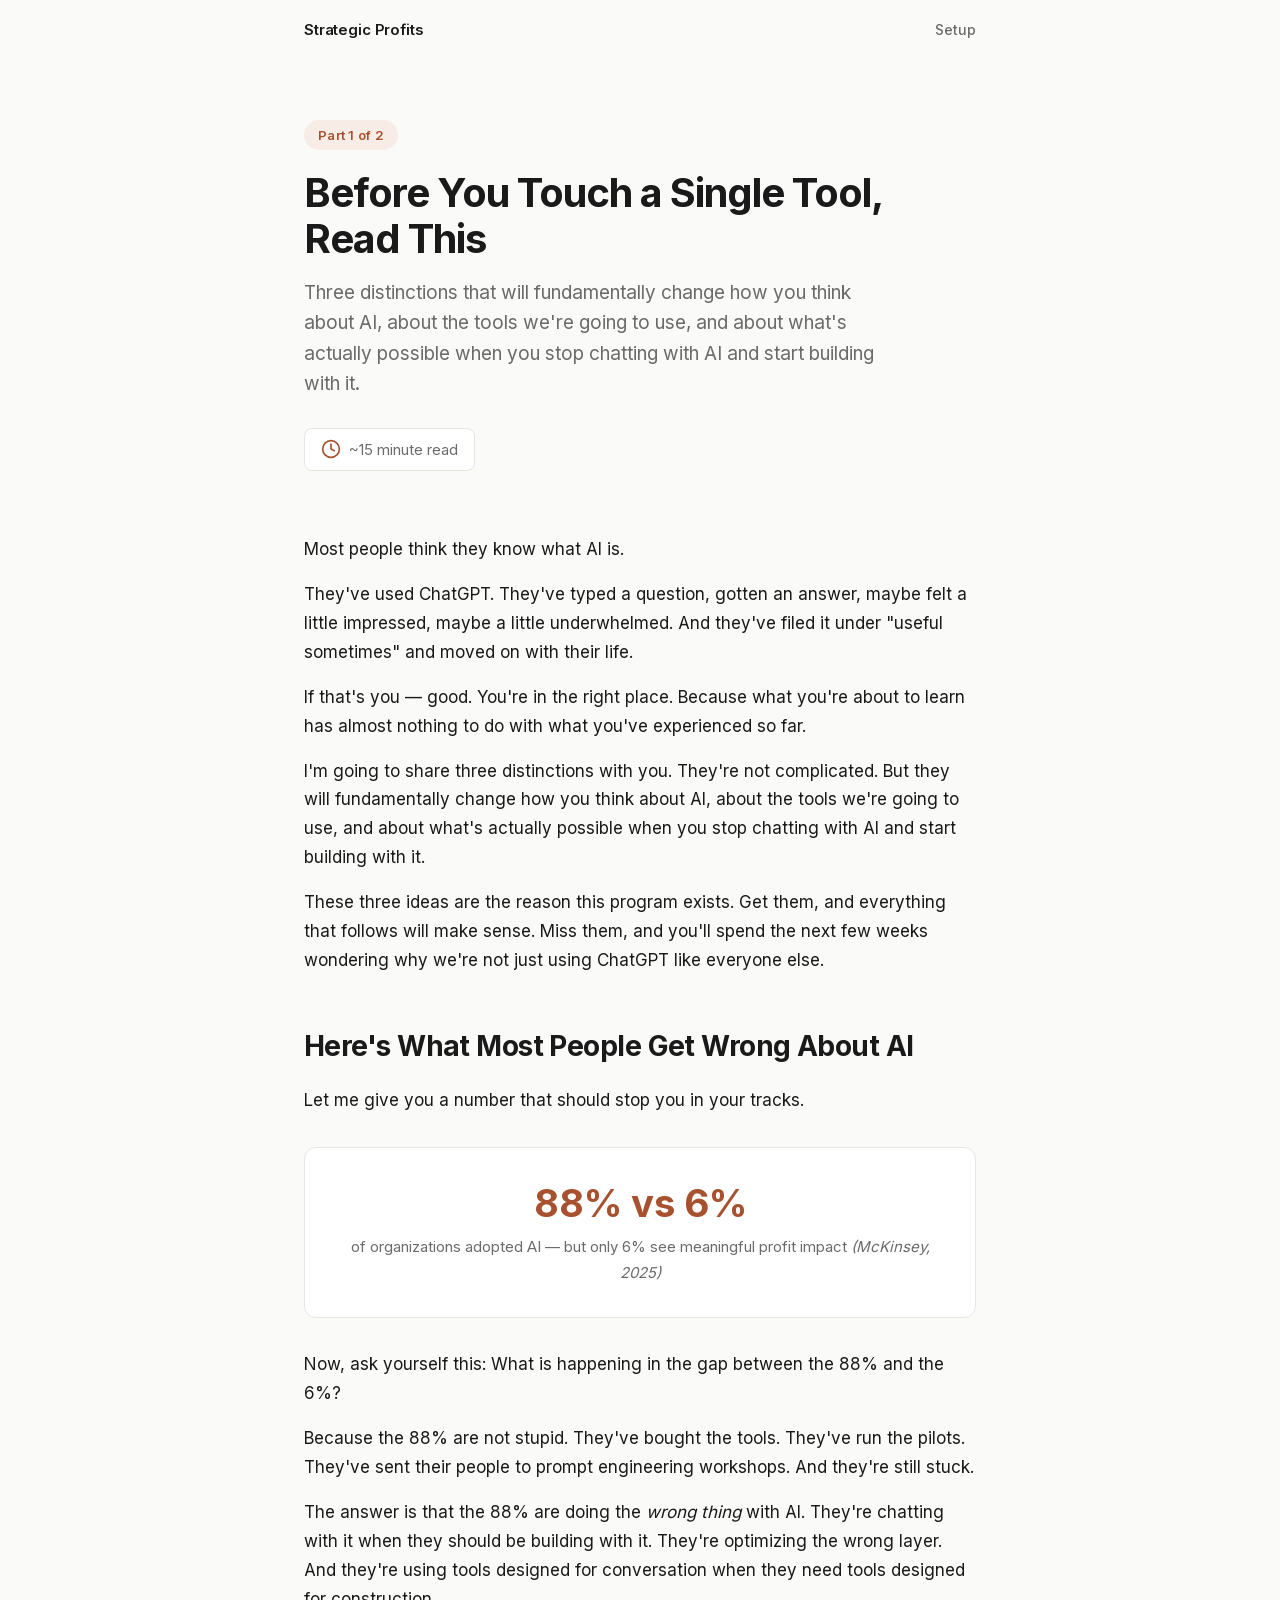
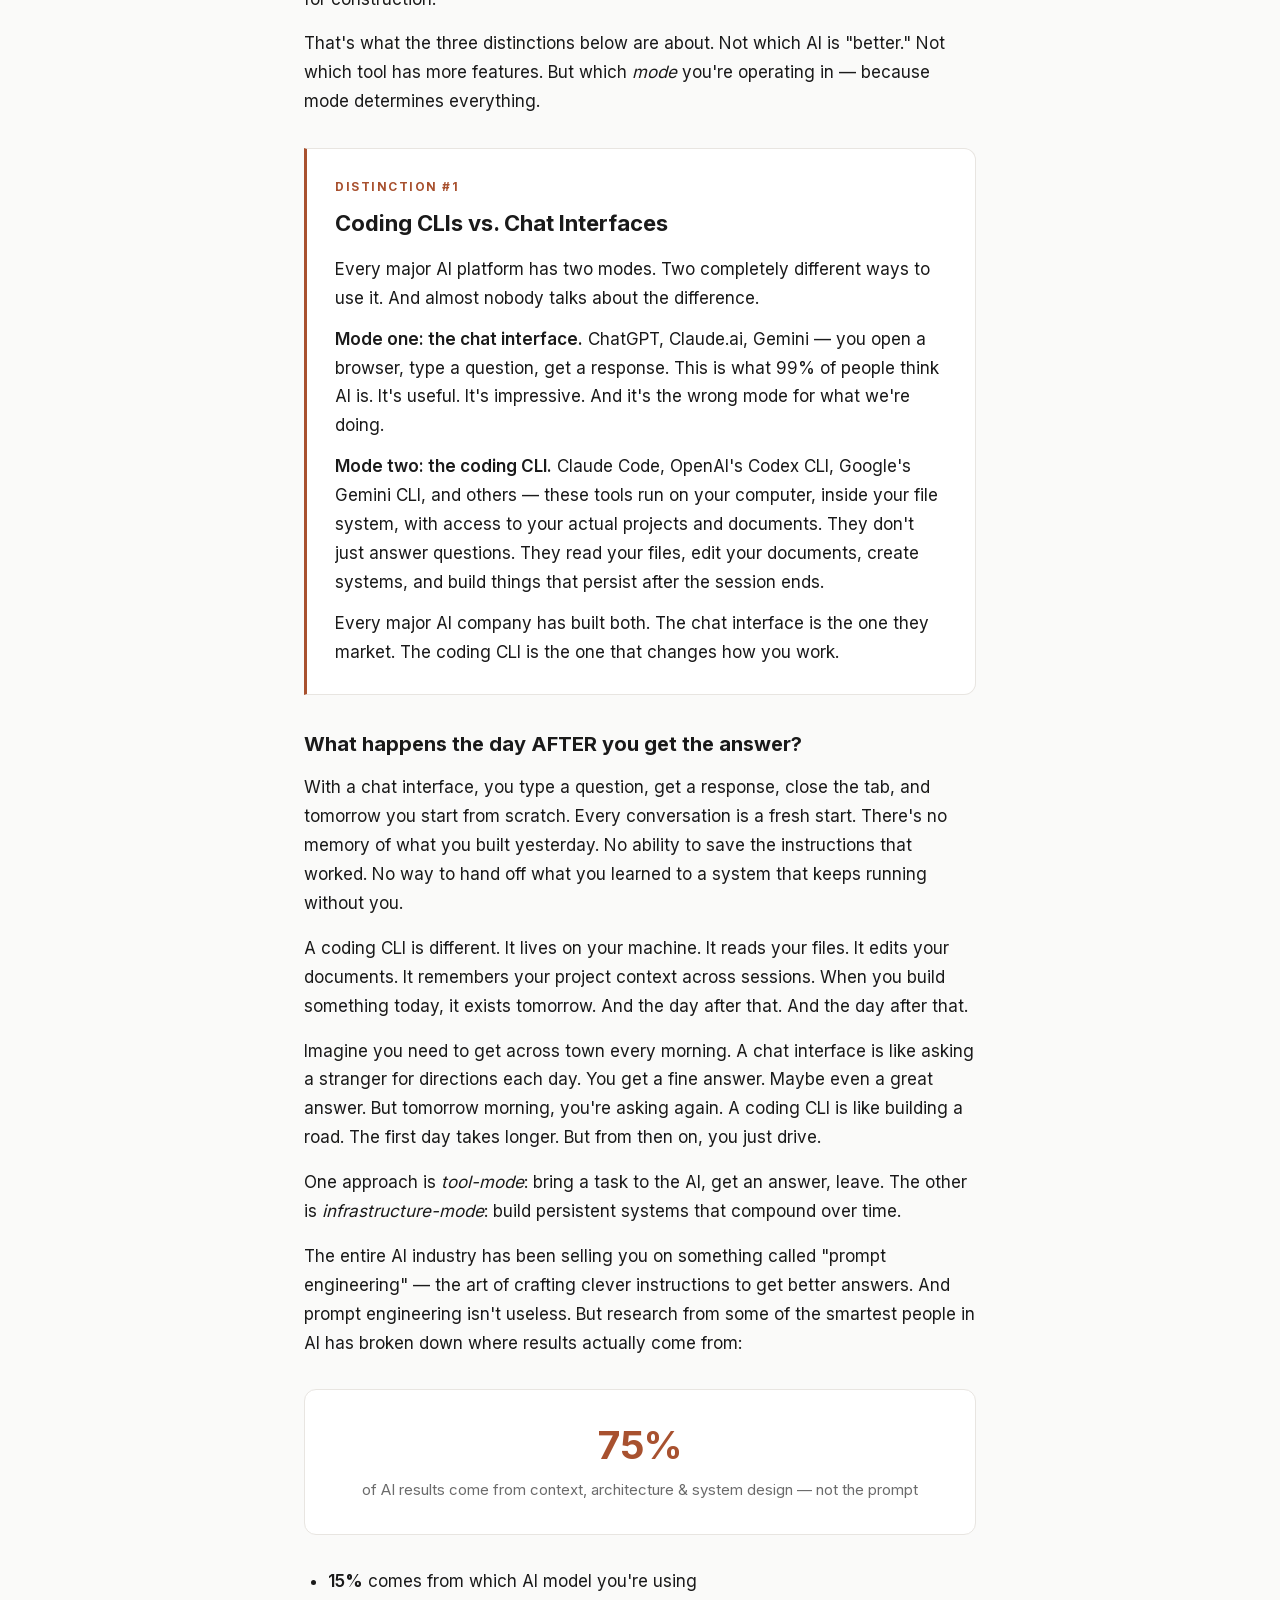
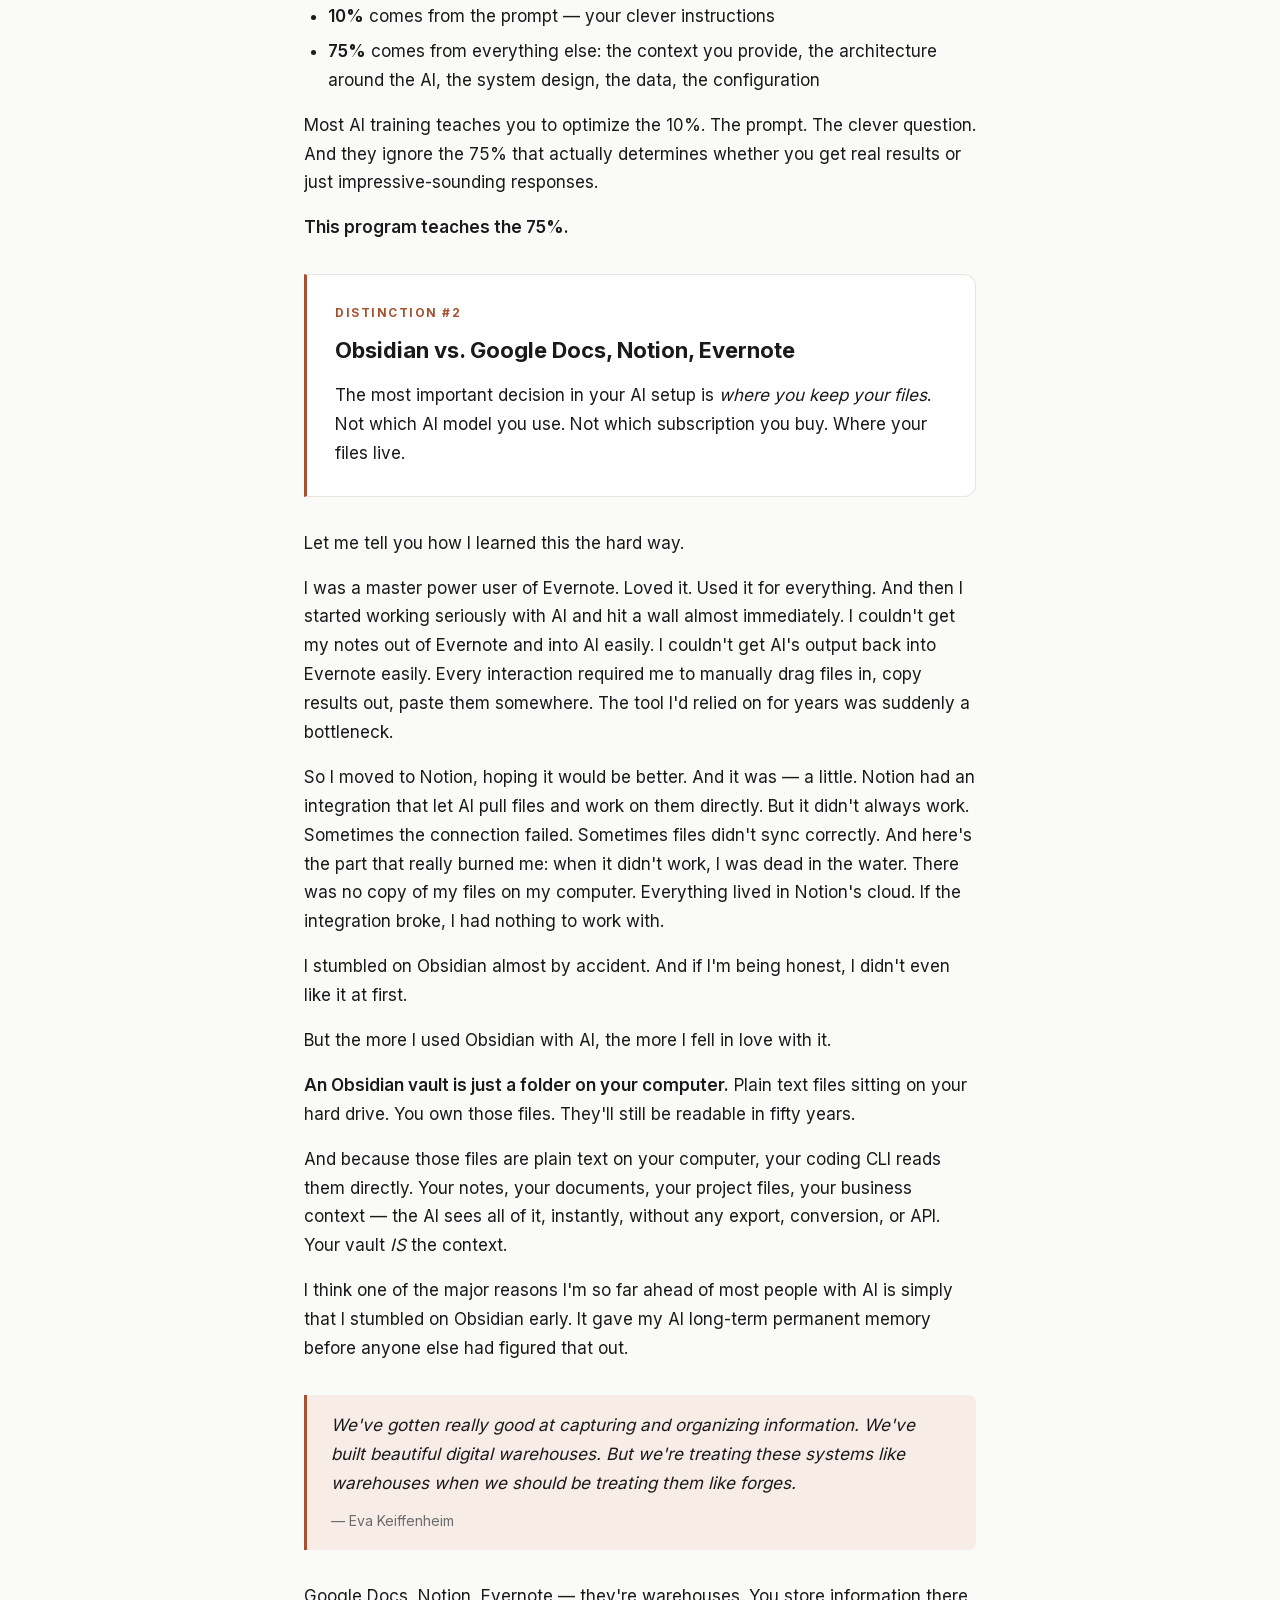
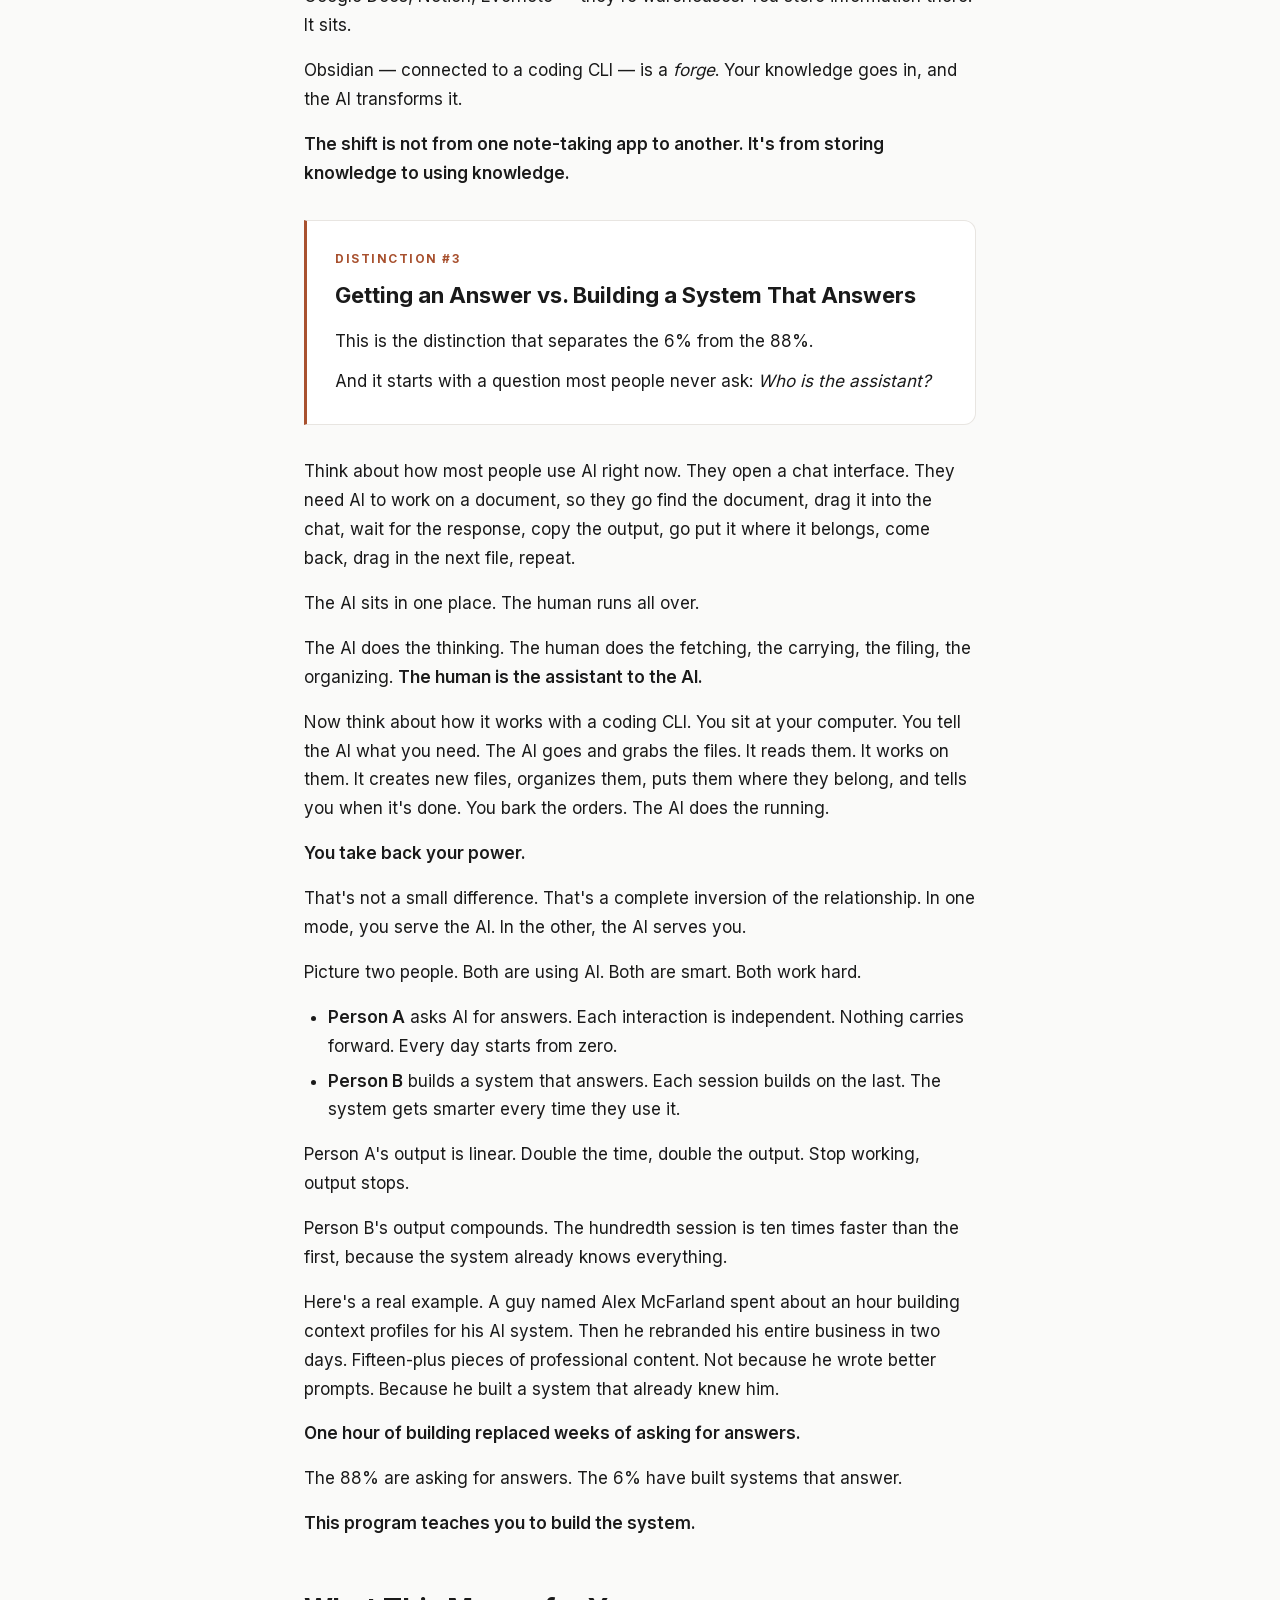
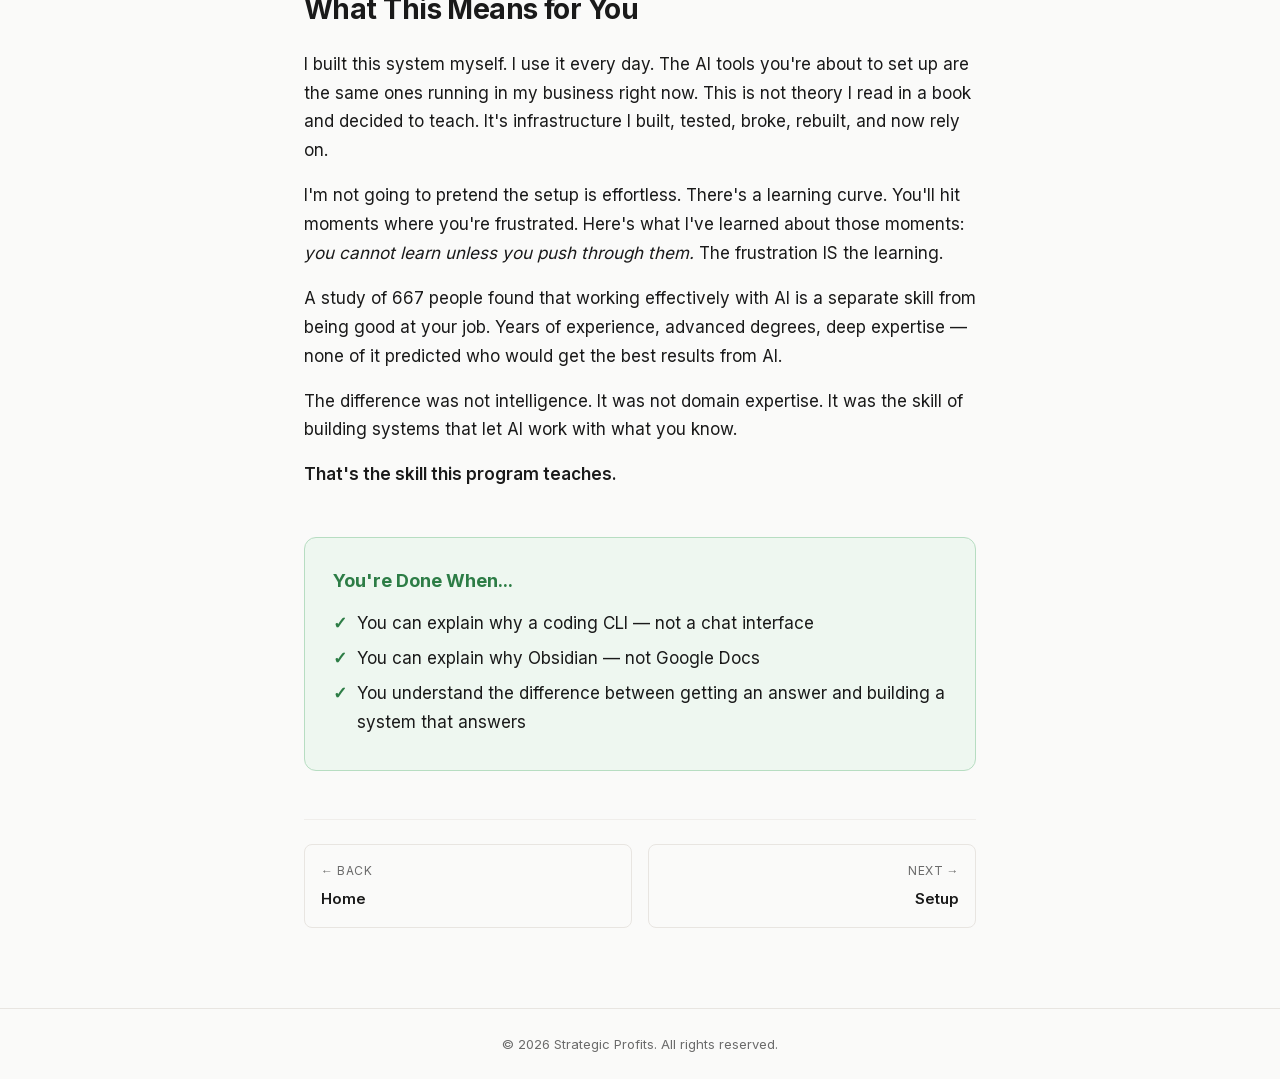
==== mental-model/index.html @ 220e084d "feat: redesign homepage with Mental Model + Setup paths Homepage now shows two clear entry points in" ====
<!DOCTYPE html>
<html lang="en">
<head>
  <meta charset="UTF-8">
  <meta name="viewport" content="width=device-width, initial-scale=1.0">
  <title>Mental Model — Strategic Profits</title>
  <meta name="description" content="Three distinctions that change how you think about AI. Coding CLIs vs chat, Obsidian vs cloud docs, building systems vs getting answers.">
  <link rel="stylesheet" href="/style.css?v=20260507">
  <link rel="icon" href="data:image/svg+xml,<svg xmlns='http://www.w3.org/2000/svg' viewBox='0 0 100 100'><text y='.9em' font-size='90'>🚀</text></svg>">
</head>
<body>
  <a href="#main" class="skip-link">Skip to content</a>

  <nav class="nav" id="nav">
    <div class="nav-inner">
      <a href="/" class="nav-brand">Strategic Profits</a>
      <div class="nav-links">
        <a href="/setup/">Setup</a>
      </div>
    </div>
  </nav>

  <main id="main">
    <section class="hero">
      <div class="container">
        <div class="hero-badge">Part 1 of 2</div>
        <h1>Before You Touch a Single Tool, Read This</h1>
        <p class="hero-sub">Three distinctions that will fundamentally change how you think about AI, about the tools we're going to use, and about what's actually possible when you stop chatting with AI and start building with it.</p>
        <div class="hero-time">
          <svg width="20" height="20" viewBox="0 0 24 24" fill="none" stroke="currentColor" stroke-width="2" stroke-linecap="round" stroke-linejoin="round" aria-hidden="true"><circle cx="12" cy="12" r="10"/><polyline points="12 6 12 12 16 14"/></svg>
          <span>~15 minute read</span>
        </div>
      </div>
    </section>

    <section class="mm-content">
      <div class="container">

        <p>Most people think they know what AI is.</p>
        <p>They've used ChatGPT. They've typed a question, gotten an answer, maybe felt a little impressed, maybe a little underwhelmed. And they've filed it under "useful sometimes" and moved on with their life.</p>
        <p>If that's you — good. You're in the right place. Because what you're about to learn has almost nothing to do with what you've experienced so far.</p>
        <p>I'm going to share three distinctions with you. They're not complicated. But they will fundamentally change how you think about AI, about the tools we're going to use, and about what's actually possible when you stop chatting with AI and start building with it.</p>
        <p>These three ideas are the reason this program exists. Get them, and everything that follows will make sense. Miss them, and you'll spend the next few weeks wondering why we're not just using ChatGPT like everyone else.</p>

        <h2>Here's What Most People Get Wrong About AI</h2>
        <p>Let me give you a number that should stop you in your tracks.</p>

        <div class="stat-highlight">
          <div class="stat-number">88% vs 6%</div>
          <p>of organizations adopted AI — but only 6% see meaningful profit impact <em>(McKinsey, 2025)</em></p>
        </div>

        <p>Now, ask yourself this: What is happening in the gap between the 88% and the 6%?</p>
        <p>Because the 88% are not stupid. They've bought the tools. They've run the pilots. They've sent their people to prompt engineering workshops. And they're still stuck.</p>
        <p>The answer is that the 88% are doing the <em>wrong thing</em> with AI. They're chatting with it when they should be building with it. They're optimizing the wrong layer. And they're using tools designed for conversation when they need tools designed for construction.</p>
        <p>That's what the three distinctions below are about. Not which AI is "better." Not which tool has more features. But which <em>mode</em> you're operating in — because mode determines everything.</p>

        <div class="distinction-card">
          <div class="distinction-label">Distinction #1</div>
          <h3>Coding CLIs vs. Chat Interfaces</h3>
          <p>Every major AI platform has two modes. Two completely different ways to use it. And almost nobody talks about the difference.</p>
          <p><strong>Mode one: the chat interface.</strong> ChatGPT, Claude.ai, Gemini — you open a browser, type a question, get a response. This is what 99% of people think AI is. It's useful. It's impressive. And it's the wrong mode for what we're doing.</p>
          <p><strong>Mode two: the coding CLI.</strong> Claude Code, OpenAI's Codex CLI, Google's Gemini CLI, and others — these tools run on your computer, inside your file system, with access to your actual projects and documents. They don't just answer questions. They read your files, edit your documents, create systems, and build things that persist after the session ends.</p>
          <p>Every major AI company has built both. The chat interface is the one they market. The coding CLI is the one that changes how you work.</p>
        </div>

        <h3>What happens the day AFTER you get the answer?</h3>
        <p>With a chat interface, you type a question, get a response, close the tab, and tomorrow you start from scratch. Every conversation is a fresh start. There's no memory of what you built yesterday. No ability to save the instructions that worked. No way to hand off what you learned to a system that keeps running without you.</p>
        <p>A coding CLI is different. It lives on your machine. It reads your files. It edits your documents. It remembers your project context across sessions. When you build something today, it exists tomorrow. And the day after that. And the day after that.</p>
        <p>Imagine you need to get across town every morning. A chat interface is like asking a stranger for directions each day. You get a fine answer. Maybe even a great answer. But tomorrow morning, you're asking again. A coding CLI is like building a road. The first day takes longer. But from then on, you just drive.</p>
        <p>One approach is <em>tool-mode</em>: bring a task to the AI, get an answer, leave. The other is <em>infrastructure-mode</em>: build persistent systems that compound over time.</p>

        <p>The entire AI industry has been selling you on something called "prompt engineering" — the art of crafting clever instructions to get better answers. And prompt engineering isn't useless. But research from some of the smartest people in AI has broken down where results actually come from:</p>

        <div class="stat-highlight">
          <div class="stat-number">75%</div>
          <p>of AI results come from context, architecture &amp; system design — not the prompt</p>
        </div>

        <ul>
          <li><strong>15%</strong> comes from which AI model you're using</li>
          <li><strong>10%</strong> comes from the prompt — your clever instructions</li>
          <li><strong>75%</strong> comes from everything else: the context you provide, the architecture around the AI, the system design, the data, the configuration</li>
        </ul>

        <p>Most AI training teaches you to optimize the 10%. The prompt. The clever question. And they ignore the 75% that actually determines whether you get real results or just impressive-sounding responses.</p>
        <p><strong>This program teaches the 75%.</strong></p>

        <div class="distinction-card">
          <div class="distinction-label">Distinction #2</div>
          <h3>Obsidian vs. Google Docs, Notion, Evernote</h3>
          <p>The most important decision in your AI setup is <em>where you keep your files</em>. Not which AI model you use. Not which subscription you buy. Where your files live.</p>
        </div>

        <p>Let me tell you how I learned this the hard way.</p>
        <p>I was a master power user of Evernote. Loved it. Used it for everything. And then I started working seriously with AI and hit a wall almost immediately. I couldn't get my notes out of Evernote and into AI easily. I couldn't get AI's output back into Evernote easily. Every interaction required me to manually drag files in, copy results out, paste them somewhere. The tool I'd relied on for years was suddenly a bottleneck.</p>
        <p>So I moved to Notion, hoping it would be better. And it was — a little. Notion had an integration that let AI pull files and work on them directly. But it didn't always work. Sometimes the connection failed. Sometimes files didn't sync correctly. And here's the part that really burned me: when it didn't work, I was dead in the water. There was no copy of my files on my computer. Everything lived in Notion's cloud. If the integration broke, I had nothing to work with.</p>
        <p>I stumbled on Obsidian almost by accident. And if I'm being honest, I didn't even like it at first.</p>
        <p>But the more I used Obsidian with AI, the more I fell in love with it.</p>
        <p><strong>An Obsidian vault is just a folder on your computer.</strong> Plain text files sitting on your hard drive. You own those files. They'll still be readable in fifty years.</p>
        <p>And because those files are plain text on your computer, your coding CLI reads them directly. Your notes, your documents, your project files, your business context — the AI sees all of it, instantly, without any export, conversion, or API. Your vault <em>IS</em> the context.</p>
        <p>I think one of the major reasons I'm so far ahead of most people with AI is simply that I stumbled on Obsidian early. It gave my AI long-term permanent memory before anyone else had figured that out.</p>

        <blockquote>
          <p>We've gotten really good at capturing and organizing information. We've built beautiful digital warehouses. But we're treating these systems like warehouses when we should be treating them like forges.</p>
          <cite>— Eva Keiffenheim</cite>
        </blockquote>

        <p>Google Docs, Notion, Evernote — they're warehouses. You store information there. It sits.</p>
        <p>Obsidian — connected to a coding CLI — is a <em>forge</em>. Your knowledge goes in, and the AI transforms it.</p>
        <p><strong>The shift is not from one note-taking app to another. It's from storing knowledge to using knowledge.</strong></p>

        <div class="distinction-card">
          <div class="distinction-label">Distinction #3</div>
          <h3>Getting an Answer vs. Building a System That Answers</h3>
          <p>This is the distinction that separates the 6% from the 88%.</p>
          <p>And it starts with a question most people never ask: <em>Who is the assistant?</em></p>
        </div>

        <p>Think about how most people use AI right now. They open a chat interface. They need AI to work on a document, so they go find the document, drag it into the chat, wait for the response, copy the output, go put it where it belongs, come back, drag in the next file, repeat.</p>
        <p>The AI sits in one place. The human runs all over.</p>
        <p>The AI does the thinking. The human does the fetching, the carrying, the filing, the organizing. <strong>The human is the assistant to the AI.</strong></p>
        <p>Now think about how it works with a coding CLI. You sit at your computer. You tell the AI what you need. The AI goes and grabs the files. It reads them. It works on them. It creates new files, organizes them, puts them where they belong, and tells you when it's done. You bark the orders. The AI does the running.</p>
        <p><strong>You take back your power.</strong></p>
        <p>That's not a small difference. That's a complete inversion of the relationship. In one mode, you serve the AI. In the other, the AI serves you.</p>

        <p>Picture two people. Both are using AI. Both are smart. Both work hard.</p>
        <ul>
          <li><strong>Person A</strong> asks AI for answers. Each interaction is independent. Nothing carries forward. Every day starts from zero.</li>
          <li><strong>Person B</strong> builds a system that answers. Each session builds on the last. The system gets smarter every time they use it.</li>
        </ul>
        <p>Person A's output is linear. Double the time, double the output. Stop working, output stops.</p>
        <p>Person B's output compounds. The hundredth session is ten times faster than the first, because the system already knows everything.</p>

        <p>Here's a real example. A guy named Alex McFarland spent about an hour building context profiles for his AI system. Then he rebranded his entire business in two days. Fifteen-plus pieces of professional content. Not because he wrote better prompts. Because he built a system that already knew him.</p>
        <p><strong>One hour of building replaced weeks of asking for answers.</strong></p>
        <p>The 88% are asking for answers. The 6% have built systems that answer.</p>
        <p><strong>This program teaches you to build the system.</strong></p>

        <h2>What This Means for You</h2>
        <p>I built this system myself. I use it every day. The AI tools you're about to set up are the same ones running in my business right now. This is not theory I read in a book and decided to teach. It's infrastructure I built, tested, broke, rebuilt, and now rely on.</p>
        <p>I'm not going to pretend the setup is effortless. There's a learning curve. You'll hit moments where you're frustrated. Here's what I've learned about those moments: <em>you cannot learn unless you push through them.</em> The frustration IS the learning.</p>
        <p>A study of 667 people found that working effectively with AI is a separate skill from being good at your job. Years of experience, advanced degrees, deep expertise — none of it predicted who would get the best results from AI.</p>
        <p>The difference was not intelligence. It was not domain expertise. It was the skill of building systems that let AI work with what you know.</p>
        <p><strong>That's the skill this program teaches.</strong></p>

        <div class="checklist-card">
          <h3>You're Done When...</h3>
          <ul>
            <li>You can explain why a coding CLI — not a chat interface</li>
            <li>You can explain why Obsidian — not Google Docs</li>
            <li>You understand the difference between getting an answer and building a system that answers</li>
          </ul>
        </div>

        <div class="page-nav">
          <a href="/" class="nav-prev">
            <span class="nav-prev-label">&larr; Back</span>
            <span class="nav-prev-title">Home</span>
          </a>
          <a href="/setup/" class="nav-next">
            <span class="nav-next-label">Next &rarr;</span>
            <span class="nav-next-title">Setup</span>
          </a>
        </div>

      </div>
    </section>
  </main>

  <footer class="footer">
    <div class="container">
      <p>&copy; 2026 Strategic Profits. All rights reserved.</p>
    </div>
  </footer>

  <script>
    window.addEventListener('scroll', function() {
      document.getElementById('nav').classList.toggle('nav-scrolled', window.scrollY > 40);
    }, { passive: true });
  </script>
</body>
</html>
---- style.css ----
/* ========================================
   Strategic Profits — Onboarding Site
   Light, Anthropic-like docs aesthetic
   ======================================== */

/* Self-hosted Inter (latin + latin-ext) */
@font-face {
  font-family: 'Inter';
  font-style: normal;
  font-weight: 400 700;
  font-display: swap;
  src: url(/fonts/inter-latin.woff2) format('woff2');
  unicode-range: U+0000-00FF, U+0131, U+0152-0153, U+02BB-02BC, U+02C6, U+02DA, U+02DC, U+0304, U+0308, U+0329, U+2000-206F, U+20AC, U+2122, U+2191, U+2193, U+2212, U+2215, U+FEFF, U+FFFD;
}
@font-face {
  font-family: 'Inter';
  font-style: normal;
  font-weight: 400 700;
  font-display: swap;
  src: url(/fonts/inter-latin-ext.woff2) format('woff2');
  unicode-range: U+0100-02BA, U+02BD-02C5, U+02C7-02CC, U+02CE-02D7, U+02DD-02FF, U+0304, U+0308, U+0329, U+1D00-1DBF, U+1E00-1E9F, U+1EF2-1EFF, U+2020, U+20A0-20AB, U+20AD-20C0, U+2113, U+2C60-2C7F, U+A720-A7FF;
}

:root {
  --color-bg: #fafaf9;
  --color-surface: #ffffff;
  --color-text: #1a1a1a;
  --color-text-secondary: #6b6b6b;
  --color-accent: #A8512F;
  --color-accent-light: #f8ece6;
  --color-accent-hover: #8F4528;
  --color-border: #e8e5e1;
  --color-border-light: #f0eeeb;
  --color-warning-bg: #fef7ed;
  --color-warning-border: #f5c97a;
  --color-success: #2d7d46;
  --color-success-bg: #eef7f0;
  --color-fail: #c44536;
  --color-fail-bg: #fef2f0;
  --color-info-bg: #f0f4f8;
  --color-info-border: #a3bfdb;
  --color-tip-bg: #f0f7f4;
  --color-tip-border: #7dc4a5;
  --color-code-bg: #f5f3f0;
  --radius: 12px;
  --radius-sm: 8px;
  --shadow-sm: 0 1px 3px rgba(0,0,0,0.06);
  --shadow-md: 0 4px 12px rgba(0,0,0,0.08);
  --font: 'Inter', -apple-system, BlinkMacSystemFont, 'Segoe UI', sans-serif;
  --max-width: 720px;
}

*, *::before, *::after {
  box-sizing: border-box;
  margin: 0;
  padding: 0;
}

html {
  scroll-behavior: smooth;
  scroll-padding-top: 80px;
}

body {
  font-family: var(--font);
  font-size: 17px;
  line-height: 1.7;
  color: var(--color-text);
  background: var(--color-bg);
  -webkit-font-smoothing: antialiased;
}

.container {
  max-width: var(--max-width);
  margin: 0 auto;
  padding: 0 24px;
}

/* MF-2: Focus styles for keyboard users */
:focus-visible {
  outline: 2px solid var(--color-accent);
  outline-offset: 2px;
}

/* SF-2: Skip to content link */
.skip-link {
  position: absolute;
  top: -100%;
  left: 16px;
  padding: 8px 16px;
  background: var(--color-accent);
  color: white;
  border-radius: 0 0 6px 6px;
  z-index: 200;
  font-size: 14px;
  font-weight: 500;
  text-decoration: none;
}

.skip-link:focus {
  top: 0;
  color: white;
}

/* SF-5: Link underline affordance */
a {
  color: var(--color-accent);
  text-decoration-line: underline;
  text-decoration-color: rgba(168, 81, 47, 0.3);
  text-underline-offset: 2px;
  transition: color 0.15s, text-decoration-color 0.15s;
}

a:hover {
  color: var(--color-accent-hover);
  text-decoration-color: currentColor;
}

/* SF-7: Visually hidden utility */
.sr-only {
  position: absolute;
  width: 1px;
  height: 1px;
  padding: 0;
  margin: -1px;
  overflow: hidden;
  clip: rect(0, 0, 0, 0);
  white-space: nowrap;
  border: 0;
}

/* ========== Nav ========== */

.nav {
  position: fixed;
  top: 0;
  left: 0;
  right: 0;
  z-index: 100;
  background: rgba(250, 250, 249, 0.8);
  backdrop-filter: blur(12px);
  -webkit-backdrop-filter: blur(12px);
  border-bottom: 1px solid transparent;
  transition: border-color 0.2s, background 0.2s;
}

.nav-scrolled {
  border-bottom-color: var(--color-border);
  background: rgba(255, 255, 255, 0.92);
}

.nav-inner {
  max-width: var(--max-width);
  margin: 0 auto;
  padding: 0 24px;
  height: 60px;
  display: flex;
  align-items: center;
  justify-content: space-between;
}

.nav-brand {
  font-weight: 600;
  font-size: 15px;
  color: var(--color-text);
  letter-spacing: -0.01em;
  text-decoration: none;
}

.nav-brand:hover {
  color: var(--color-text);
  text-decoration: none;
}

.nav-links {
  display: flex;
  align-items: center;
  gap: 24px;
}

.nav-links a {
  font-size: 14px;
  font-weight: 500;
  color: var(--color-text-secondary);
  text-decoration: none;
}

.nav-links a:hover {
  color: var(--color-text);
  text-decoration: none;
}

.nav-cta {
  background: var(--color-accent);
  color: white !important;
  padding: 6px 16px;
  border-radius: 6px;
  font-size: 13px !important;
  font-weight: 500;
  transition: background 0.15s;
  text-decoration: none !important;
}

.nav-cta:hover {
  background: var(--color-accent-hover);
  color: white !important;
}

.nav-cta:focus-visible {
  outline-color: white;
  outline-offset: 3px;
}

/* ========== Progress Bar ========== */

.progress-bar {
  position: fixed;
  top: 60px;
  left: 0;
  height: 2px;
  width: 100%;
  background: var(--color-accent);
  z-index: 101;
  transform: scaleX(0);
  transform-origin: left;
}

/* ========== Hero ========== */

.hero {
  padding: 120px 0 64px;
}

.hero-badge {
  display: inline-block;
  font-size: 13px;
  font-weight: 600;
  color: var(--color-accent);
  background: var(--color-accent-light);
  padding: 4px 14px;
  border-radius: 20px;
  margin-bottom: 20px;
  letter-spacing: 0.02em;
}

.hero h1 {
  font-size: 40px;
  font-weight: 700;
  line-height: 1.15;
  letter-spacing: -0.025em;
  margin-bottom: 16px;
  color: var(--color-text);
}

.hero-sub {
  font-size: 19px;
  line-height: 1.6;
  color: var(--color-text-secondary);
  max-width: 600px;
  margin-bottom: 28px;
}

.hero-callout {
  background: var(--color-surface);
  border: none;
  border-left: 3px solid var(--color-accent);
  padding: 20px 24px;
  border-radius: 0 var(--radius-sm) var(--radius-sm) 0;
  margin-bottom: 28px;
}

.hero-callout p {
  margin: 0;
  font-size: 16px;
}

.hero-time {
  display: inline-flex;
  align-items: center;
  gap: 8px;
  font-size: 15px;
  color: var(--color-text-secondary);
  padding: 8px 16px;
  background: var(--color-surface);
  border: 1px solid var(--color-border);
  border-radius: var(--radius-sm);
}

.hero-time svg {
  color: var(--color-accent);
  flex-shrink: 0;
}

/* ========== Mental Model ========== */

.mental-model {
  padding: 0 0 64px;
}

.mental-model h2 {
  font-size: 28px;
  font-weight: 700;
  letter-spacing: -0.02em;
  margin-bottom: 8px;
}

.mental-model h3 {
  color: var(--color-text);
}

/* ========== Prerequisites / Checklist ========== */

.prereqs {
  padding: 48px 0 64px;
}

.prereqs h2 {
  font-size: 28px;
  font-weight: 700;
  letter-spacing: -0.02em;
  margin-bottom: 20px;
}

.prereqs-list {
  list-style: none;
  padding: 0;
  margin: 0 0 16px;
  display: flex;
  flex-direction: column;
  gap: 10px;
}

.prereqs-list li {
  font-size: 16px;
  color: var(--color-text);
  padding-left: 28px;
  position: relative;
}

.prereqs-list li::before {
  content: "\2713";
  position: absolute;
  left: 0;
  color: var(--color-success);
  font-weight: 700;
}

.done-checklist {
  list-style: none;
  padding: 0;
  margin: 0 0 20px;
  display: flex;
  flex-direction: column;
  gap: 8px;
}

.done-checklist li {
  font-size: 16px;
  padding-left: 28px;
  position: relative;
}

.done-checklist li::before {
  content: "\2713";
  position: absolute;
  left: 0;
  color: var(--color-success);
  font-weight: 700;
}

.prereqs-note {
  font-size: 15px;
  color: var(--color-text-secondary);
}

/* ========== Steps Left Nav ========== */

.steps-nav {
  position: sticky;
  top: 72px;
  float: left;
  width: 220px;
  margin-left: -260px;
  padding: 16px 0;
  z-index: 50;
}

.steps-nav nav {
  display: flex;
  flex-direction: column;
  gap: 2px;
  margin-bottom: 16px;
}

.steps-nav-item {
  display: flex;
  align-items: center;
  gap: 10px;
  padding: 6px 12px;
  border-radius: 6px;
  font-size: 13px;
  line-height: 1.3;
  text-decoration: none;
  color: var(--color-text-secondary);
  transition: background 0.15s, color 0.15s;
}

.steps-nav-item:hover {
  text-decoration: none;
  background: var(--color-border-light);
  color: var(--color-text);
}

.steps-nav-item.active {
  background: var(--color-accent-light);
  color: var(--color-accent);
  font-weight: 600;
}

.steps-nav-item.done {
  color: var(--color-success);
}

.steps-nav-num {
  display: flex;
  align-items: center;
  justify-content: center;
  width: 22px;
  height: 22px;
  border-radius: 50%;
  font-size: 11px;
  font-weight: 600;
  border: 1.5px solid var(--color-border);
  background: var(--color-surface);
  flex-shrink: 0;
}

.steps-nav-item.active .steps-nav-num {
  background: var(--color-accent);
  border-color: var(--color-accent);
  color: white;
}

.steps-nav-item.done .steps-nav-num {
  background: var(--color-success-bg);
  border-color: var(--color-success);
  color: var(--color-success);
}

/* ========== OS Toggle ========== */

.os-toggle {
  display: inline-flex;
  background: var(--color-code-bg);
  border: 1px solid var(--color-border);
  border-radius: 8px;
  padding: 3px;
}

.os-btn {
  font-family: var(--font);
  font-size: 14px;
  font-weight: 500;
  padding: 6px 20px;
  border: none;
  border-radius: 6px;
  background: transparent;
  color: var(--color-text-secondary);
  cursor: pointer;
  transition: background 0.15s, color 0.15s;
}

.os-btn:hover {
  color: var(--color-text);
}

.os-btn.active {
  background: var(--color-surface);
  color: var(--color-text);
  box-shadow: var(--shadow-sm);
}

.os-win { display: none; }
body[data-os="win"] .os-win { display: block; }
body[data-os="win"] .os-mac { display: none; }

/* ========== Steps ========== */

.steps {
  padding: 32px 0 64px;
}

.step {
  display: flex;
  gap: 20px;
  padding: 40px 0;
  border-top: 1px solid var(--color-border-light);
}

.step:first-of-type {
  border-top: none;
}

.step-number {
  flex-shrink: 0;
  width: 36px;
  height: 36px;
  display: flex;
  align-items: center;
  justify-content: center;
  background: var(--color-accent);
  color: white;
  font-size: 15px;
  font-weight: 700;
  border-radius: 50%;
  margin-top: 2px;
}

.step-content {
  flex: 1;
  min-width: 0;
}

/* MF-3: Step headings are h3 */
.step-header {
  display: flex;
  align-items: baseline;
  gap: 12px;
  margin-bottom: 4px;
}

.step-content h3 {
  font-size: 22px;
  font-weight: 700;
  letter-spacing: -0.015em;
  margin-bottom: 0;
}

.step-time {
  font-size: 13px;
  font-weight: 500;
  color: var(--color-text-secondary);
  background: var(--color-code-bg);
  padding: 2px 10px;
  border-radius: 12px;
  white-space: nowrap;
  flex-shrink: 0;
}

.step-context {
  font-size: 13px;
  color: var(--color-text-secondary);
  margin-bottom: 14px !important;
}

.substep {
  font-size: 17px;
  font-weight: 600;
  margin-top: 20px;
  margin-bottom: 10px;
  color: var(--color-text);
}

.step-verification {
  background: var(--color-info-bg);
  border-radius: var(--radius);
  padding-left: 24px;
  padding-right: 24px;
  border-top: 2px solid var(--color-info-border);
}

.step-verification .step-number {
  background: var(--color-info-border);
}

.step-content p {
  margin-bottom: 14px;
}

.step-content ol,
.step-content ul {
  margin-bottom: 16px;
  padding-left: 20px;
}

.step-content li {
  margin-bottom: 6px;
}

.step-content li::marker {
  color: var(--color-accent);
  font-weight: 600;
}

/* ========== Callouts (SF-4: unified left-accent pattern) ========== */

.callout {
  padding: 18px 22px;
  border-radius: 0 var(--radius-sm) var(--radius-sm) 0;
  margin: 18px 0;
  font-size: 15px;
  border: none;
  border-left: 3px solid;
}

.callout p {
  margin-bottom: 8px;
}

.callout p:last-child {
  margin-bottom: 0;
}

.callout ul {
  margin-bottom: 10px;
}

.callout-warning {
  background: var(--color-warning-bg);
  border-left-color: var(--color-warning-border);
}

.callout-info {
  background: var(--color-info-bg);
  border-left-color: var(--color-info-border);
}

.callout-tip {
  background: var(--color-tip-bg);
  border-left-color: var(--color-tip-border);
}

/* ========== API Key Lookup Form ========== */

.key-lookup-form {
  margin-top: 12px;
}

.key-lookup-row {
  display: flex;
  gap: 8px;
  align-items: center;
}

.key-lookup-row input[type="email"] {
  flex: 1;
  padding: 10px 14px;
  border: 1px solid var(--color-border);
  border-radius: var(--radius-sm);
  font-family: var(--font);
  font-size: 15px;
  background: var(--color-surface);
  color: var(--color-text);
  outline: none;
  transition: border-color 0.15s;
}

.key-lookup-row input[type="email"]:focus {
  border-color: var(--color-accent);
}

.key-lookup-btn {
  padding: 10px 20px;
  background: var(--color-accent);
  color: white;
  border: none;
  border-radius: var(--radius-sm);
  font-family: var(--font);
  font-size: 15px;
  font-weight: 600;
  cursor: pointer;
  white-space: nowrap;
  transition: background 0.15s;
}

.key-lookup-btn:hover {
  background: var(--color-accent-hover);
}

.key-lookup-btn:disabled {
  opacity: 0.6;
  cursor: not-allowed;
}

.key-lookup-result {
  margin-top: 8px;
  font-size: 14px;
  min-height: 20px;
}

.key-lookup-success {
  color: var(--color-success);
}

.key-lookup-error {
  color: var(--color-fail);
}

/* ========== Download Link ========== */

.download-link {
  display: inline-flex;
  align-items: center;
  gap: 8px;
  padding: 8px 16px;
  background: var(--color-surface);
  border: 1px solid var(--color-border);
  border-radius: var(--radius-sm);
  font-size: 14px;
  font-weight: 500;
  color: var(--color-accent);
  text-decoration: none;
  transition: border-color 0.15s, box-shadow 0.15s;
  margin: 8px 0;
}

.download-link:hover {
  border-color: var(--color-accent);
  box-shadow: var(--shadow-sm);
  text-decoration: none;
}

@media (max-width: 640px) {
  .key-lookup-row {
    flex-direction: column;
  }

  .key-lookup-row input[type="email"] {
    width: 100%;
  }

  .key-lookup-btn {
    width: 100%;
  }
}

/* ========== Code Block ========== */

.code-block {
  position: relative;
  background: var(--color-code-bg);
  border: 1px solid var(--color-border);
  border-radius: var(--radius-sm);
  padding: 16px 48px 16px 20px;
  margin: 14px 0;
  font-family: 'SF Mono', 'Fira Code', 'JetBrains Mono', monospace;
  font-size: 14px;
  line-height: 1.5;
}

.code-block code {
  display: block;
  word-break: break-word;
}

.copy-btn {
  position: absolute;
  top: 12px;
  right: 12px;
  background: transparent;
  border: 1px solid var(--color-border);
  border-radius: 6px;
  padding: 6px;
  cursor: pointer;
  color: var(--color-text-secondary);
  transition: color 0.15s, border-color 0.15s;
  display: flex;
  align-items: center;
  justify-content: center;
}

.copy-btn:hover {
  color: var(--color-text);
  border-color: var(--color-text-secondary);
}

.copy-btn.copied {
  color: var(--color-success);
  border-color: var(--color-success);
}

/* ========== Result Cards ========== */

.result-grid {
  display: grid;
  gap: 12px;
  margin-top: 20px;
}

.result-card {
  display: flex;
  gap: 14px;
  align-items: flex-start;
  padding: 16px 20px;
  border-radius: var(--radius-sm);
  font-size: 15px;
}

.result-success {
  background: var(--color-success-bg);
  border: 1px solid #b7ddc2;
}

.result-fail {
  background: var(--color-fail-bg);
  border: 1px solid #eab8b0;
}

.result-icon {
  font-size: 18px;
  font-weight: 700;
  flex-shrink: 0;
  margin-top: 1px;
}

.result-success .result-icon {
  color: var(--color-success);
}

.result-fail .result-icon {
  color: var(--color-fail);
}

/* ========== Done Section ========== */

.done {
  padding: 48px 0 64px;
}

.done-card {
  background: var(--color-surface);
  border: 1px solid var(--color-border);
  border-radius: var(--radius);
  padding: 40px 36px;
}

.done-card h2 {
  font-size: 28px;
  font-weight: 700;
  letter-spacing: -0.02em;
  margin-bottom: 12px;
}

.done-card > p {
  color: var(--color-text-secondary);
  font-size: 16px;
  margin-bottom: 24px;
}

.done-cta {
  display: inline-block;
  background: var(--color-accent);
  color: white !important;
  padding: 14px 32px;
  border-radius: var(--radius-sm);
  font-size: 17px;
  font-weight: 600;
  text-decoration: none !important;
  transition: background 0.15s;
}

.done-cta:hover {
  background: var(--color-accent-hover);
  color: white !important;
}

.done-divider {
  height: 1px;
  background: var(--color-border);
  margin: 32px 0;
}

.done-subhead {
  font-size: 18px;
  font-weight: 600;
  margin-bottom: 16px;
}

.tips-grid {
  display: grid;
  grid-template-columns: 1fr 1fr 1fr;
  gap: 20px;
}

.tip {
  padding: 20px;
  background: var(--color-bg);
  border-radius: var(--radius-sm);
}

.tip h4 {
  font-size: 15px;
  font-weight: 600;
  margin-bottom: 6px;
}

.tip p {
  font-size: 14px;
  color: var(--color-text-secondary);
  line-height: 1.6;
}

.tip code {
  font-size: 13px;
  background: var(--color-code-bg);
  padding: 1px 5px;
  border-radius: 4px;
  border: 1px solid var(--color-border);
}

/* ========== Troubleshooting ========== */

.troubleshooting {
  padding: 48px 0 80px;
}

.troubleshooting h2 {
  font-size: 28px;
  font-weight: 700;
  letter-spacing: -0.02em;
  margin-bottom: 24px;
}

.faq-list {
  display: flex;
  flex-direction: column;
  gap: 8px;
}

.faq-item {
  background: var(--color-surface);
  border: 1px solid var(--color-border);
  border-radius: var(--radius-sm);
  overflow: hidden;
  transition: box-shadow 0.2s;
}

.faq-item:hover {
  box-shadow: var(--shadow-sm);
}

.faq-item[open] {
  box-shadow: var(--shadow-md);
}

.faq-item summary {
  padding: 18px 22px;
  cursor: pointer;
  font-weight: 600;
  font-size: 16px;
  list-style: none;
  display: flex;
  align-items: center;
  justify-content: space-between;
  user-select: none;
}

.faq-item summary::-webkit-details-marker {
  display: none;
}

.faq-item summary::after {
  content: '+';
  font-size: 20px;
  color: var(--color-text-secondary);
  font-weight: 400;
  transition: transform 0.2s;
}

.faq-item[open] summary::after {
  content: '\2212';
}

.faq-body {
  padding: 0 22px 20px;
  font-size: 15px;
  color: var(--color-text-secondary);
}

.faq-body p {
  margin-bottom: 10px;
}

.faq-body p:last-child {
  margin-bottom: 0;
}

.faq-body ol {
  padding-left: 20px;
  margin-bottom: 10px;
}

.faq-body li {
  margin-bottom: 4px;
}

/* ========== Sticky Help ========== */

.sticky-help {
  position: fixed;
  bottom: 24px;
  right: 24px;
  background: var(--color-surface);
  border: 1px solid var(--color-border);
  border-radius: 24px;
  padding: 10px 20px;
  font-size: 14px;
  font-weight: 500;
  color: var(--color-text-secondary);
  text-decoration: none;
  box-shadow: var(--shadow-md);
  z-index: 90;
  transition: color 0.15s, box-shadow 0.15s;
}

.sticky-help:hover {
  color: var(--color-accent);
  text-decoration: none;
  box-shadow: 0 6px 20px rgba(0,0,0,0.12);
}

/* ========== Landing Page ========== */

.landing-hero {
  padding: 140px 0 48px;
  text-align: center;
}

.landing-hero h1 {
  font-size: 40px;
  font-weight: 700;
  line-height: 1.15;
  letter-spacing: -0.025em;
  margin-bottom: 16px;
}

.landing-hero .hero-sub {
  font-size: 19px;
  color: var(--color-text-secondary);
  max-width: 480px;
  margin: 0 auto;
}

.landing-choices {
  padding: 0 0 120px;
}

.choice-grid {
  display: grid;
  grid-template-columns: 1fr 1fr;
  gap: 20px;
  max-width: 640px;
  margin: 0 auto;
}

.choice-card {
  display: flex;
  flex-direction: column;
  align-items: flex-start;
  padding: 32px 28px;
  background: var(--color-surface);
  border: 1px solid var(--color-border);
  border-radius: var(--radius);
  text-decoration: none !important;
  color: var(--color-text);
  transition: border-color 0.2s, box-shadow 0.2s;
  cursor: pointer;
  text-align: left;
  font-family: var(--font);
  font-size: 17px;
  line-height: 1.7;
}

.choice-card:hover {
  border-color: var(--color-accent);
  box-shadow: var(--shadow-md);
  text-decoration: none !important;
  color: var(--color-text);
}

.choice-card--active {
  border-color: var(--color-accent);
  box-shadow: 0 0 0 1px var(--color-accent);
}

.choice-icon {
  color: var(--color-accent);
  margin-bottom: 16px;
}

.choice-card h2,
.choice-card h3 {
  font-size: 20px;
  font-weight: 700;
  margin-bottom: 8px;
}

.choice-card p {
  font-size: 15px;
  color: var(--color-text-secondary);
  line-height: 1.6;
  margin: 0 0 12px;
}

.choice-meta {
  font-size: 13px;
  font-weight: 500;
  color: var(--color-text-secondary);
  background: var(--color-code-bg);
  padding: 2px 10px;
  border-radius: 12px;
  margin-top: auto;
}

/* ========== Mental Model Content ========== */

.mm-content {
  padding: 0 0 80px;
}

.mm-content h2 {
  font-size: 28px;
  font-weight: 700;
  letter-spacing: -0.02em;
  margin: 48px 0 16px;
}

.mm-content h3 {
  font-size: 20px;
  font-weight: 700;
  margin: 32px 0 12px;
}

.mm-content p {
  margin-bottom: 16px;
}

.mm-content ul,
.mm-content ol {
  margin-bottom: 16px;
  padding-left: 24px;
}

.mm-content li {
  margin-bottom: 6px;
}

.mm-content blockquote {
  border-left: 3px solid var(--color-accent);
  padding: 16px 24px;
  margin: 32px 0;
  background: var(--color-accent-light);
  border-radius: 0 var(--radius-sm) var(--radius-sm) 0;
  font-style: italic;
}

.mm-content blockquote p {
  margin: 0 0 8px;
  color: var(--color-text);
}

.mm-content blockquote cite {
  font-size: 14px;
  color: var(--color-text-secondary);
  font-style: normal;
}

.stat-highlight {
  text-align: center;
  padding: 32px 24px;
  margin: 32px 0;
  background: var(--color-surface);
  border: 1px solid var(--color-border);
  border-radius: var(--radius);
}

.stat-number {
  font-size: 2.4rem;
  font-weight: 800;
  color: var(--color-accent);
  line-height: 1.2;
  margin-bottom: 8px;
}

.stat-highlight p {
  font-size: 15px;
  color: var(--color-text-secondary);
  margin: 0;
}

.distinction-card {
  background: var(--color-surface);
  border: 1px solid var(--color-border);
  border-left: 3px solid var(--color-accent);
  border-radius: 0 var(--radius) var(--radius) 0;
  padding: 28px;
  margin: 32px 0;
}

.distinction-label {
  font-size: 12px;
  font-weight: 700;
  letter-spacing: 1.5px;
  text-transform: uppercase;
  color: var(--color-accent);
  margin-bottom: 8px;
}

.distinction-card h3 {
  font-size: 22px;
  font-weight: 700;
  margin: 0 0 12px;
}

.distinction-card p {
  margin-bottom: 12px;
}

.distinction-card p:last-child {
  margin-bottom: 0;
}

.checklist-card {
  background: var(--color-success-bg);
  border: 1px solid #b7ddc2;
  border-radius: var(--radius);
  padding: 28px;
  margin: 48px 0 32px;
}

.checklist-card h3 {
  font-size: 18px;
  font-weight: 700;
  color: var(--color-success);
  margin: 0 0 12px;
}

.checklist-card ul {
  list-style: none;
  padding: 0;
  margin: 0;
}

.checklist-card li {
  padding-left: 24px;
  position: relative;
  margin-bottom: 6px;
}

.checklist-card li::before {
  content: "\2713";
  position: absolute;
  left: 0;
  color: var(--color-success);
  font-weight: 700;
}

/* ========== Page Navigation ========== */

.page-nav {
  display: flex;
  gap: 16px;
  margin-top: 48px;
  padding-top: 24px;
  border-top: 1px solid var(--color-border-light);
}

.page-nav a {
  flex: 1;
  display: block;
  padding: 16px;
  border-radius: var(--radius-sm);
  border: 1px solid var(--color-border);
  transition: border-color 0.2s, box-shadow 0.2s;
  text-decoration: none;
}

.page-nav a:hover {
  border-color: var(--color-accent);
  box-shadow: var(--shadow-sm);
  text-decoration: none;
}

.nav-prev-label,
.nav-next-label {
  display: block;
  font-size: 12px;
  color: var(--color-text-secondary);
  text-transform: uppercase;
  letter-spacing: 0.5px;
  margin-bottom: 4px;
}

.nav-prev-title,
.nav-next-title {
  display: block;
  font-size: 15px;
  font-weight: 600;
  color: var(--color-text);
}

.nav-next {
  text-align: right;
}

/* ========== Setup Choice ========== */

.setup-choice {
  padding: 0 0 48px;
}

.setup-choice h2 {
  font-size: 24px;
  font-weight: 700;
  text-align: center;
  margin-bottom: 24px;
}

.setup-choice .choice-grid {
  max-width: 560px;
}

.setup-choice .choice-card {
  align-items: center;
  text-align: center;
}

/* ========== Loom Video Embed ========== */

.loom-container {
  position: relative;
  padding-bottom: 56.25%;
  height: 0;
  overflow: hidden;
  border-radius: var(--radius);
  box-shadow: var(--shadow-md);
  margin: 32px 0;
}

.loom-container iframe {
  position: absolute;
  top: 0;
  left: 0;
  width: 100%;
  height: 100%;
  border: 0;
}

/* ========== Responsive additions ========== */

@media (max-width: 640px) {
  .choice-grid {
    grid-template-columns: 1fr;
  }

  .landing-hero {
    padding: 100px 0 32px;
  }

  .landing-hero h1 {
    font-size: 28px;
  }

  .stat-number {
    font-size: 1.8rem;
  }

  .page-nav {
    flex-direction: column;
  }

  .nav-next {
    text-align: left;
  }
}

/* ========== Footer ========== */

.footer {
  border-top: 1px solid var(--color-border);
  padding: 24px 0;
  text-align: center;
}

.footer p {
  font-size: 13px;
  color: var(--color-text-secondary);
}

/* ========== Keyboard ========== */

kbd {
  display: inline-block;
  font-family: var(--font);
  font-size: 13px;
  font-weight: 500;
  padding: 2px 7px;
  background: var(--color-surface);
  border: 1px solid var(--color-border);
  border-radius: 4px;
  box-shadow: 0 1px 0 var(--color-border);
  line-height: 1.4;
}

code {
  font-size: 14px;
  background: var(--color-code-bg);
  padding: 2px 6px;
  border-radius: 4px;
  border: 1px solid var(--color-border);
  font-family: 'SF Mono', 'Fira Code', 'JetBrains Mono', monospace;
}

strong {
  font-weight: 600;
}

/* ========== Responsive ========== */

@media (max-width: 1100px) {
  .steps-nav {
    position: static;
    float: none;
    width: 100%;
    margin-left: 0;
    padding: 0 0 8px;
    border-bottom: 1px solid var(--color-border-light);
    margin-bottom: 16px;
  }

  .steps-nav nav {
    flex-direction: row;
    flex-wrap: wrap;
    gap: 4px;
  }

  .steps-nav-item {
    padding: 4px 8px;
    font-size: 12px;
  }

  .steps-nav-item span:not(.steps-nav-num) {
    display: none;
  }
}

@media (max-width: 900px) {
  .tips-grid {
    grid-template-columns: 1fr;
  }
}

@media (max-width: 640px) {
  body {
    font-size: 16px;
  }

  .hero {
    padding: 100px 0 48px;
  }

  .hero h1 {
    font-size: 28px;
  }

  .hero-sub {
    font-size: 17px;
  }

  .steps-nav nav {
    gap: 2px;
  }

  .steps-nav-item {
    font-size: 11px;
    padding: 3px 6px;
  }

  .step-header {
    flex-direction: column;
    gap: 4px;
  }

  .step {
    flex-direction: column;
    gap: 16px;
  }

  .step-number {
    width: 30px;
    height: 30px;
    font-size: 14px;
  }

  .step-verification {
    padding-left: 16px;
    padding-right: 16px;
  }

  .done-card {
    padding: 28px 22px;
  }

  .done-cta {
    display: block;
    text-align: center;
  }

  .sticky-help {
    bottom: 16px;
    right: 16px;
    font-size: 13px;
    padding: 8px 16px;
  }

  .nav-links a {
    display: none;
  }
}

/* SF-3: Reduced motion */
@media (prefers-reduced-motion: reduce) {
  html { scroll-behavior: auto; }
  *, *::before, *::after { transition-duration: 0.01ms !important; }
}
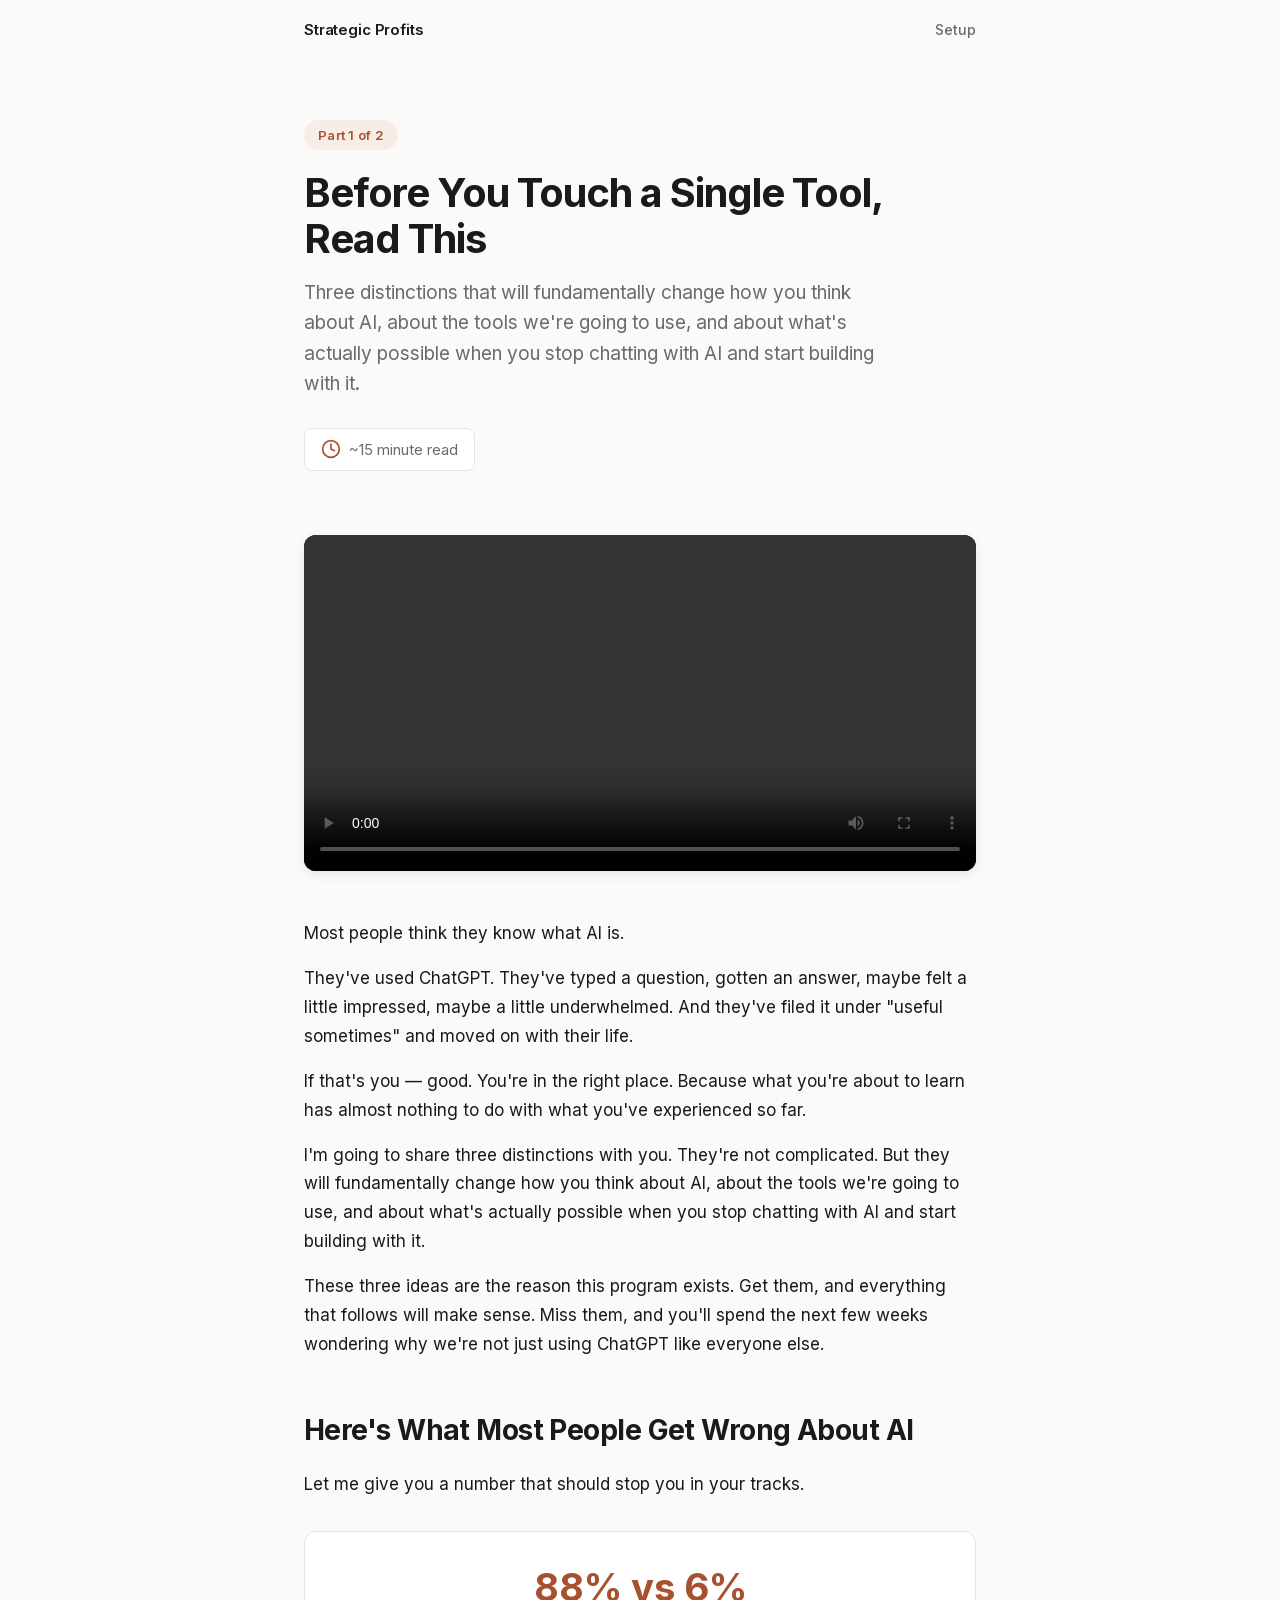
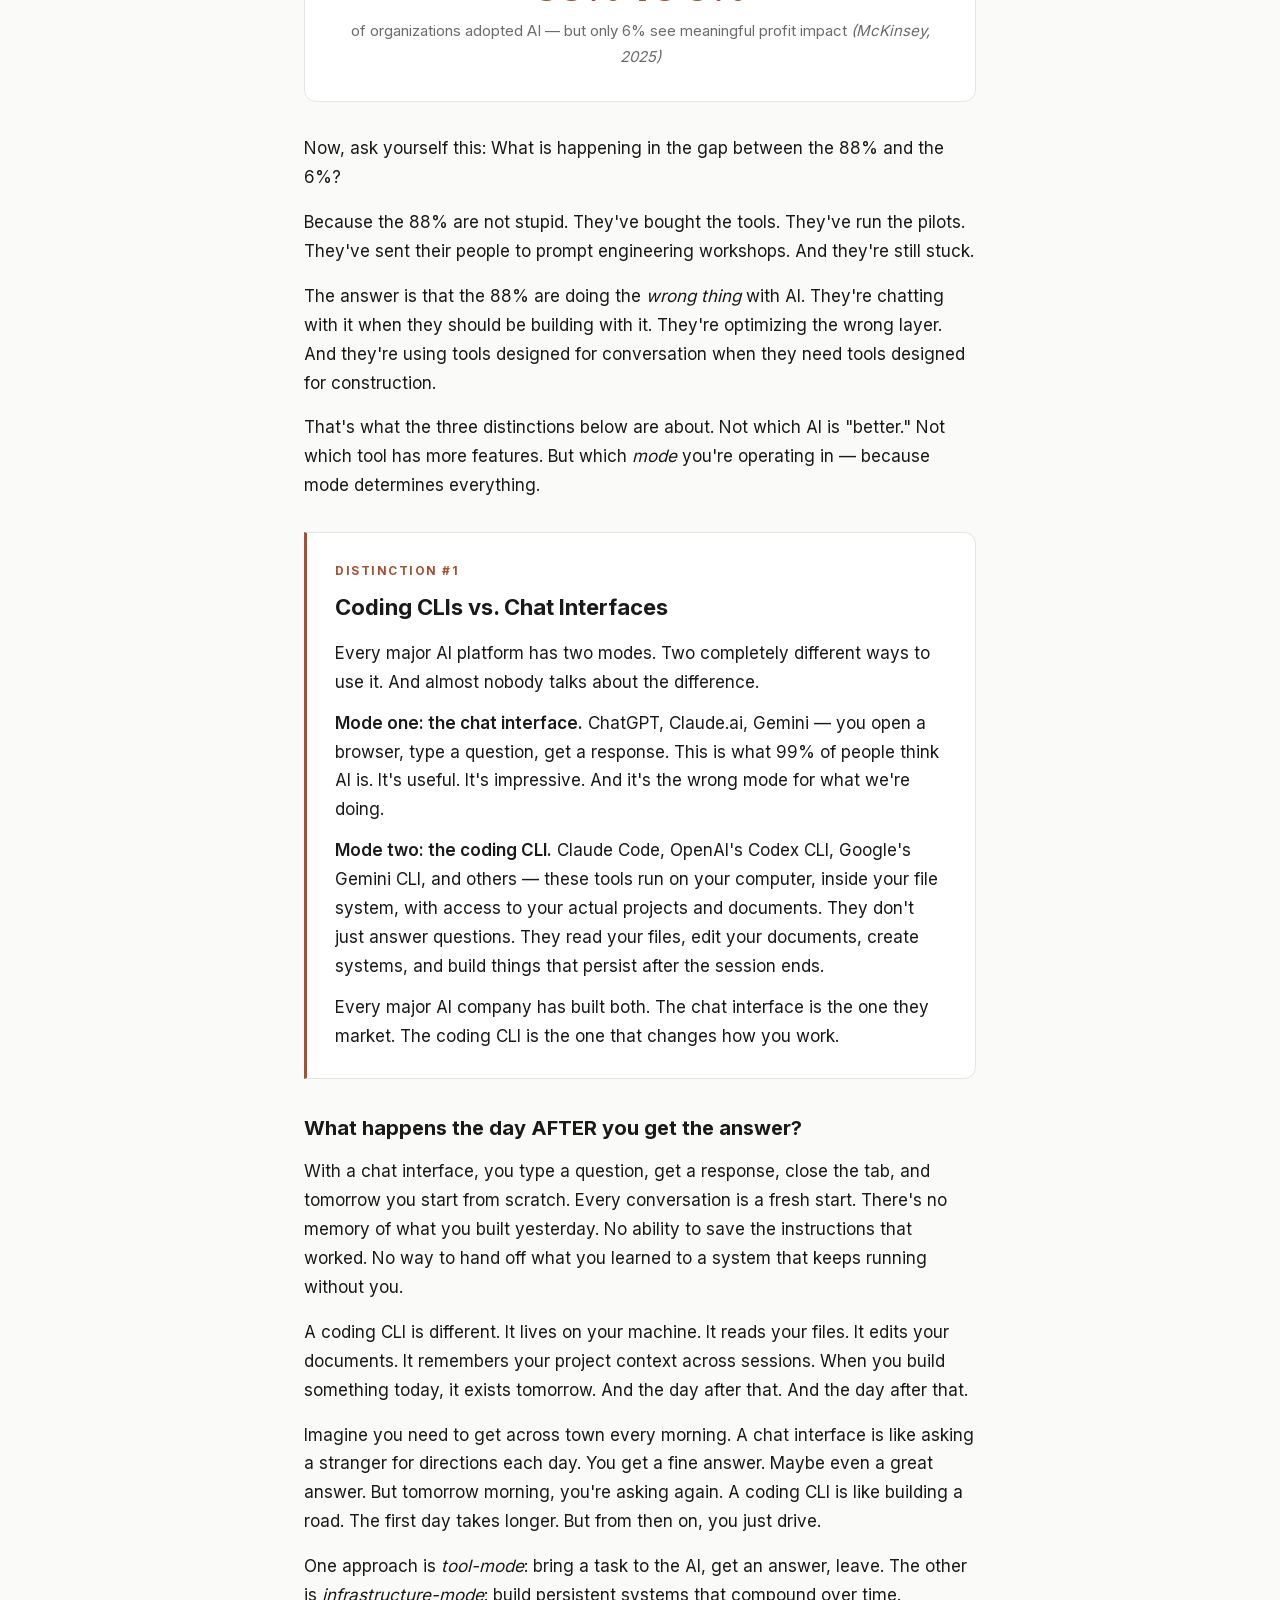
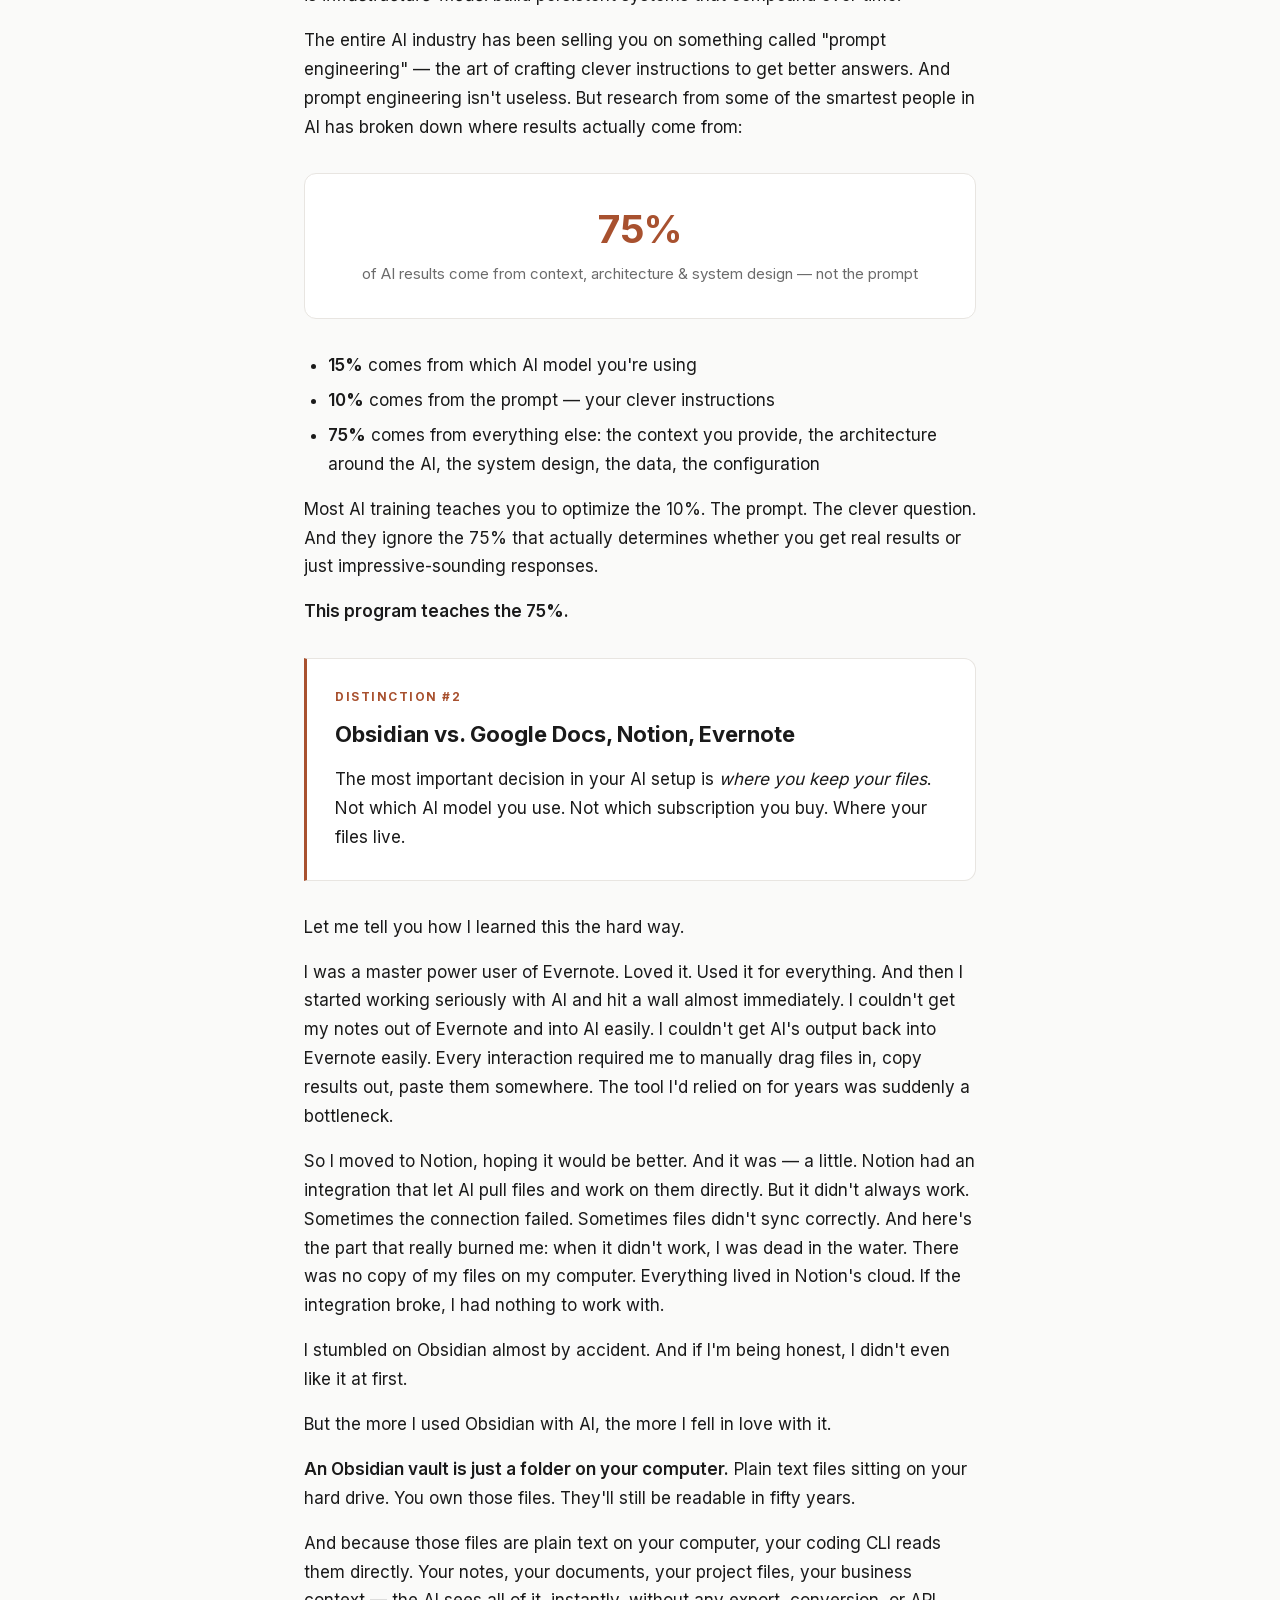
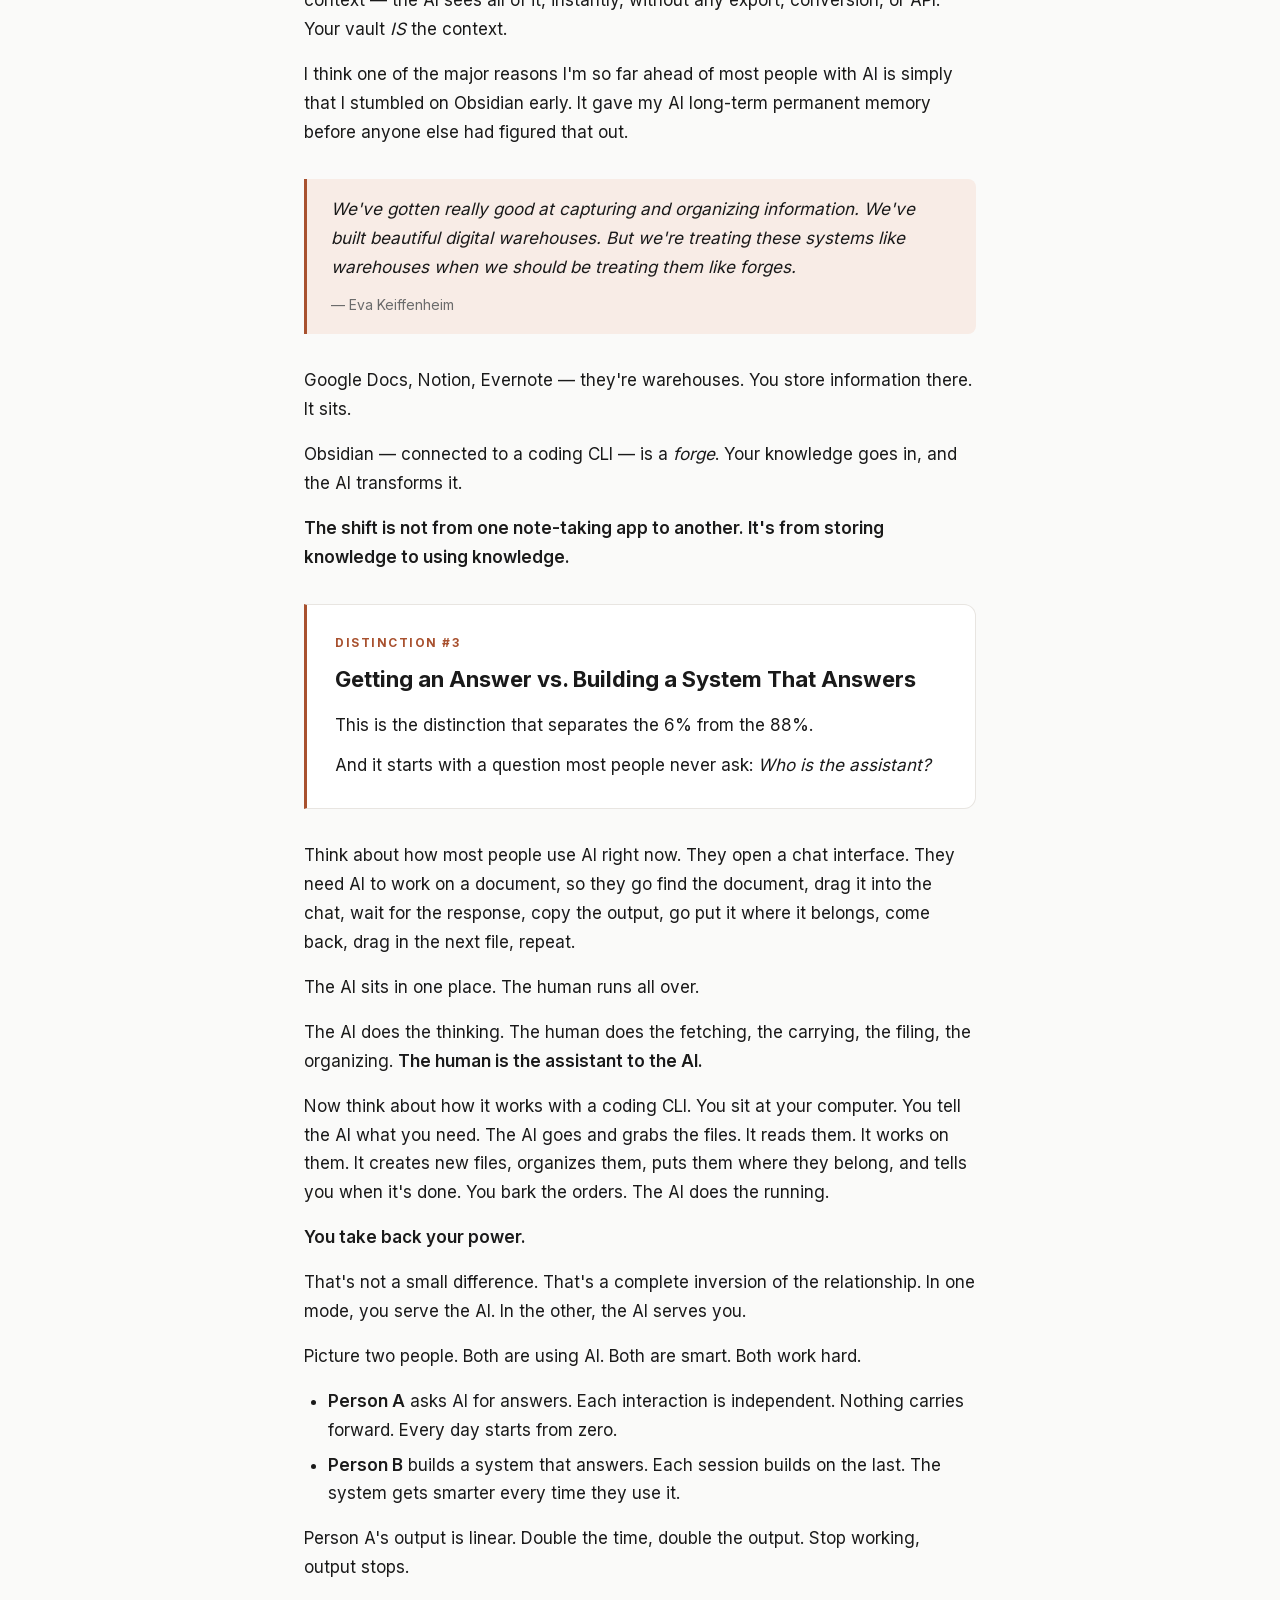
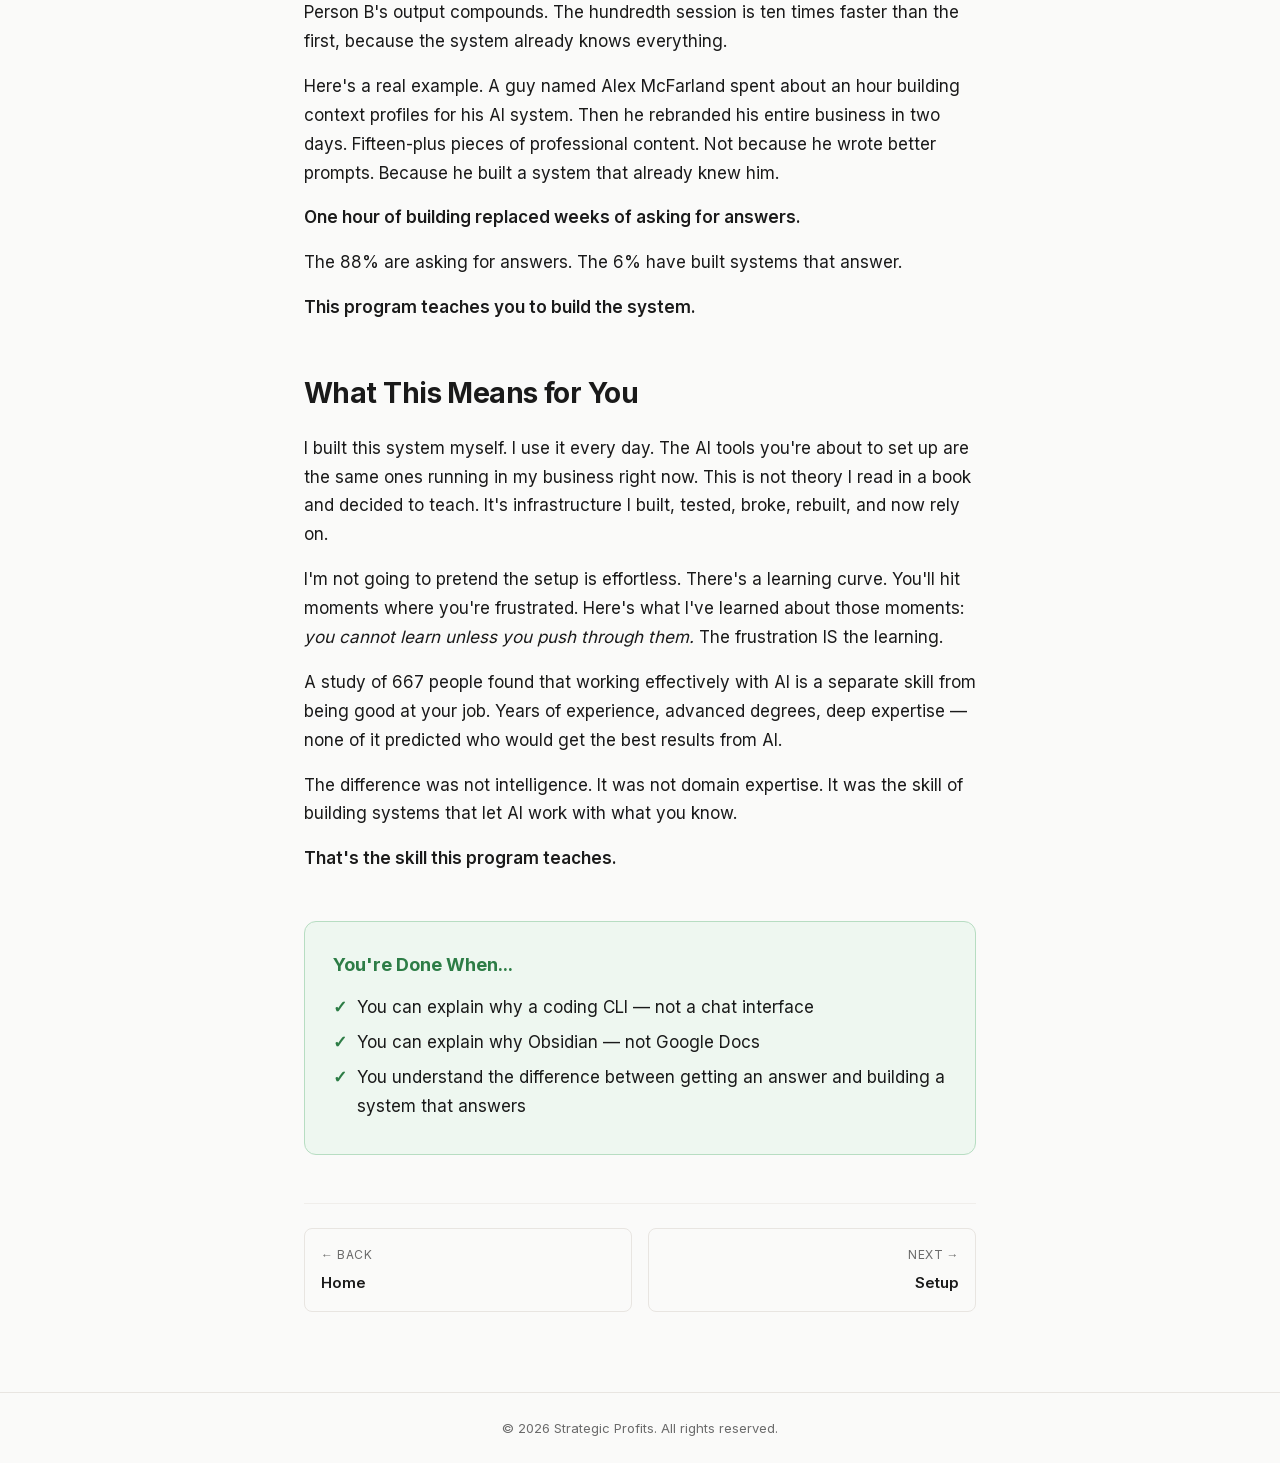
==== commit 91796743: "feat: embed welcome video on mental model page Video hosted on R2 public bucket. Native HTML5 video " ====
--- a/mental-model/index.html
+++ b/mental-model/index.html
@@ -35,6 +35,13 @@
 
     <section class="mm-content">
       <div class="container">
+
+        <div class="welcome-video">
+          <video controls preload="metadata" playsinline poster="">
+            <source src="https://pub-b04ba300135a421e8f1c915ca8c5cf63.r2.dev/onboarding/welcome-video-v2.mp4" type="video/mp4">
+            Your browser does not support the video element.
+          </video>
+        </div>
 
         <p>Most people think they know what AI is.</p>
         <p>They've used ChatGPT. They've typed a question, gotten an answer, maybe felt a little impressed, maybe a little underwhelmed. And they've filed it under "useful sometimes" and moved on with their life.</p>
--- a/style.css
+++ b/style.css
@@ -1112,6 +1112,22 @@
   margin-top: auto;
 }
 
+/* ========== Welcome Video ========== */
+
+.welcome-video {
+  margin: 0 0 48px;
+  border-radius: var(--radius);
+  overflow: hidden;
+  box-shadow: var(--shadow-md);
+  background: #000;
+}
+
+.welcome-video video {
+  display: block;
+  width: 100%;
+  height: auto;
+}
+
 /* ========== Mental Model Content ========== */
 
 .mm-content {
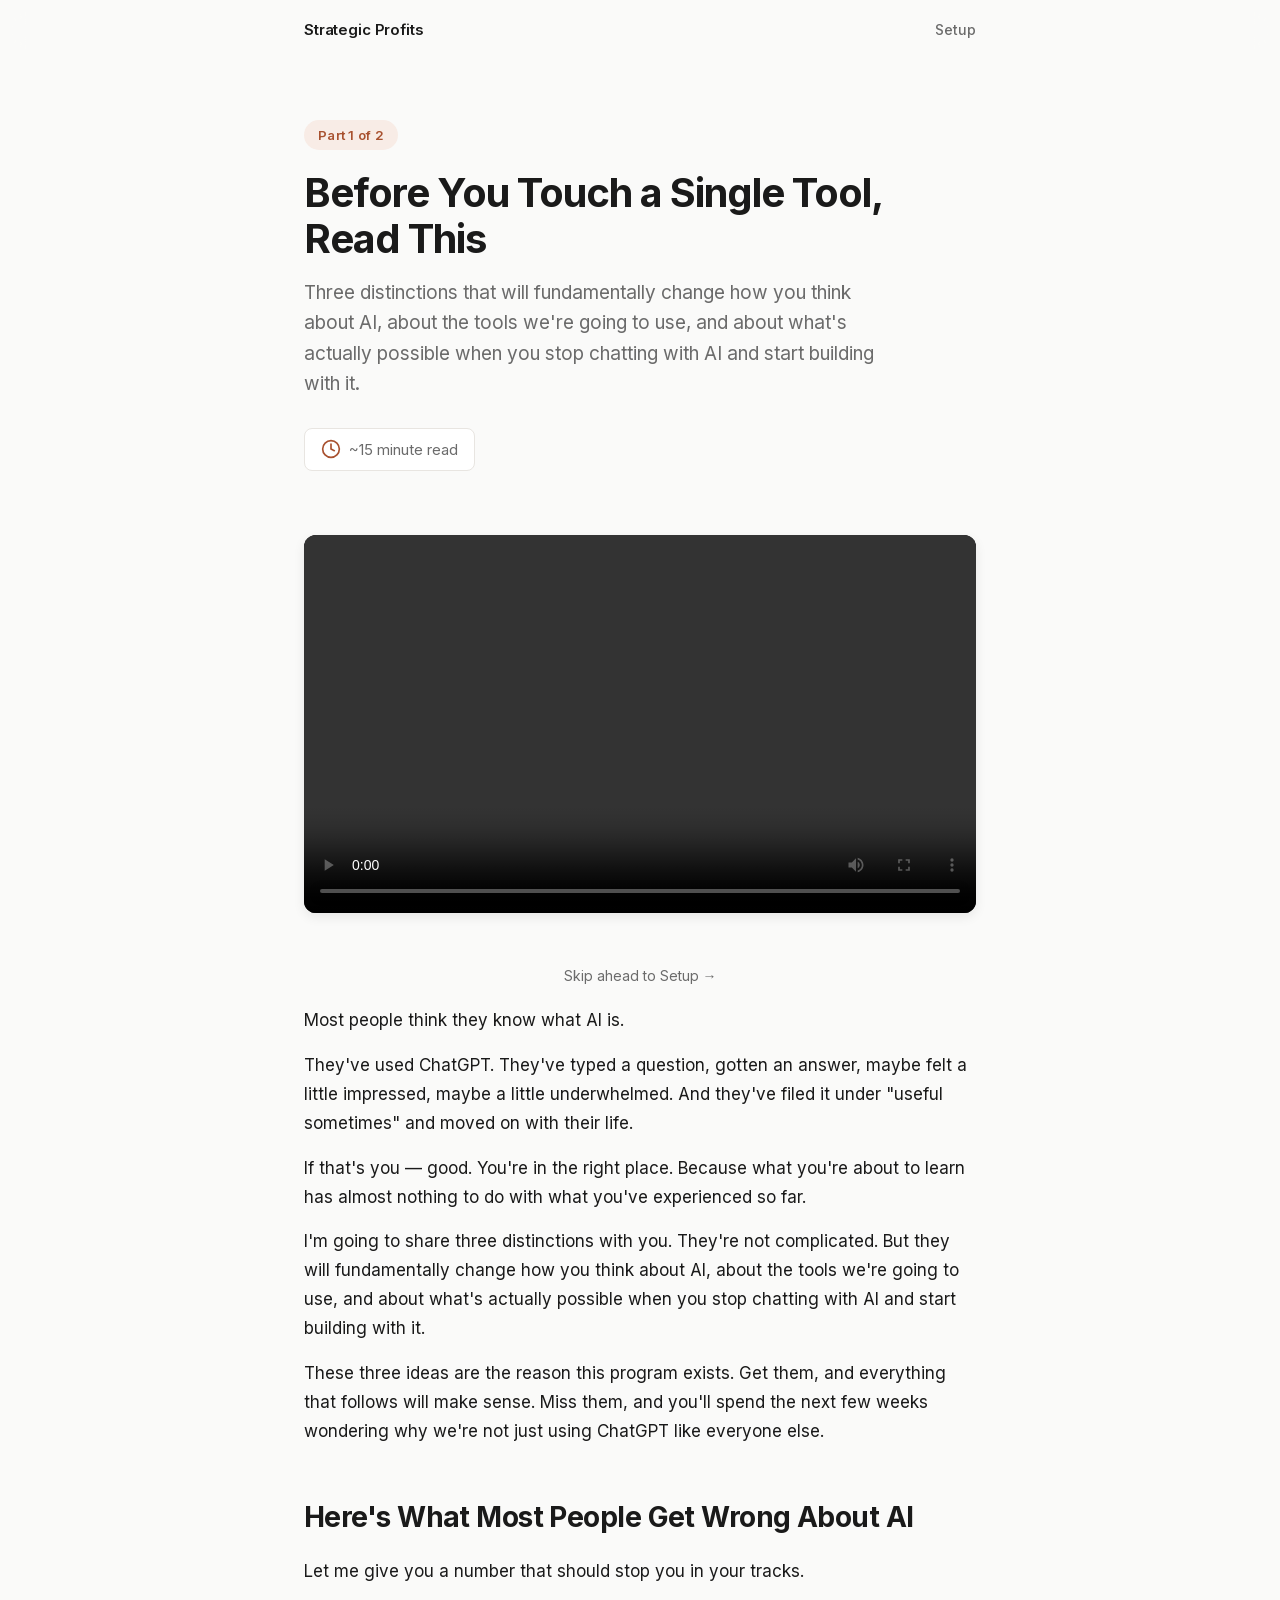
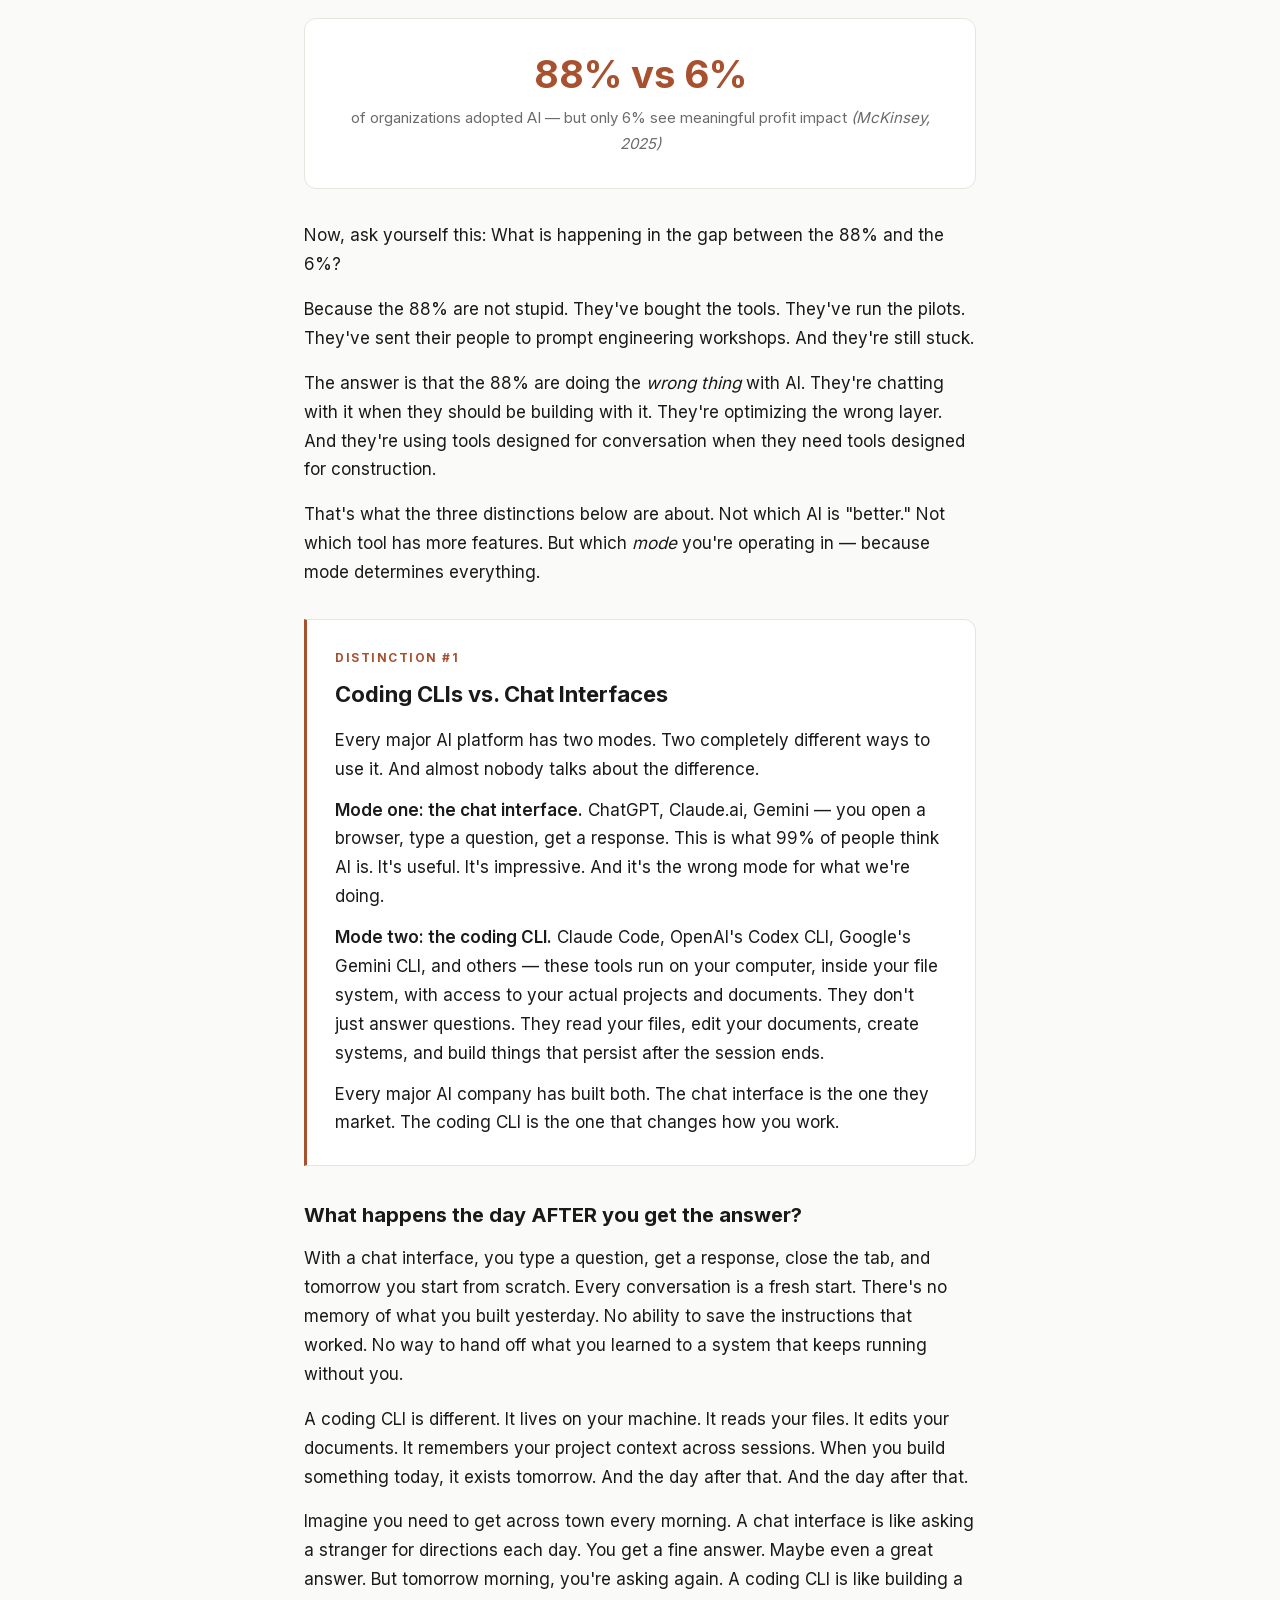
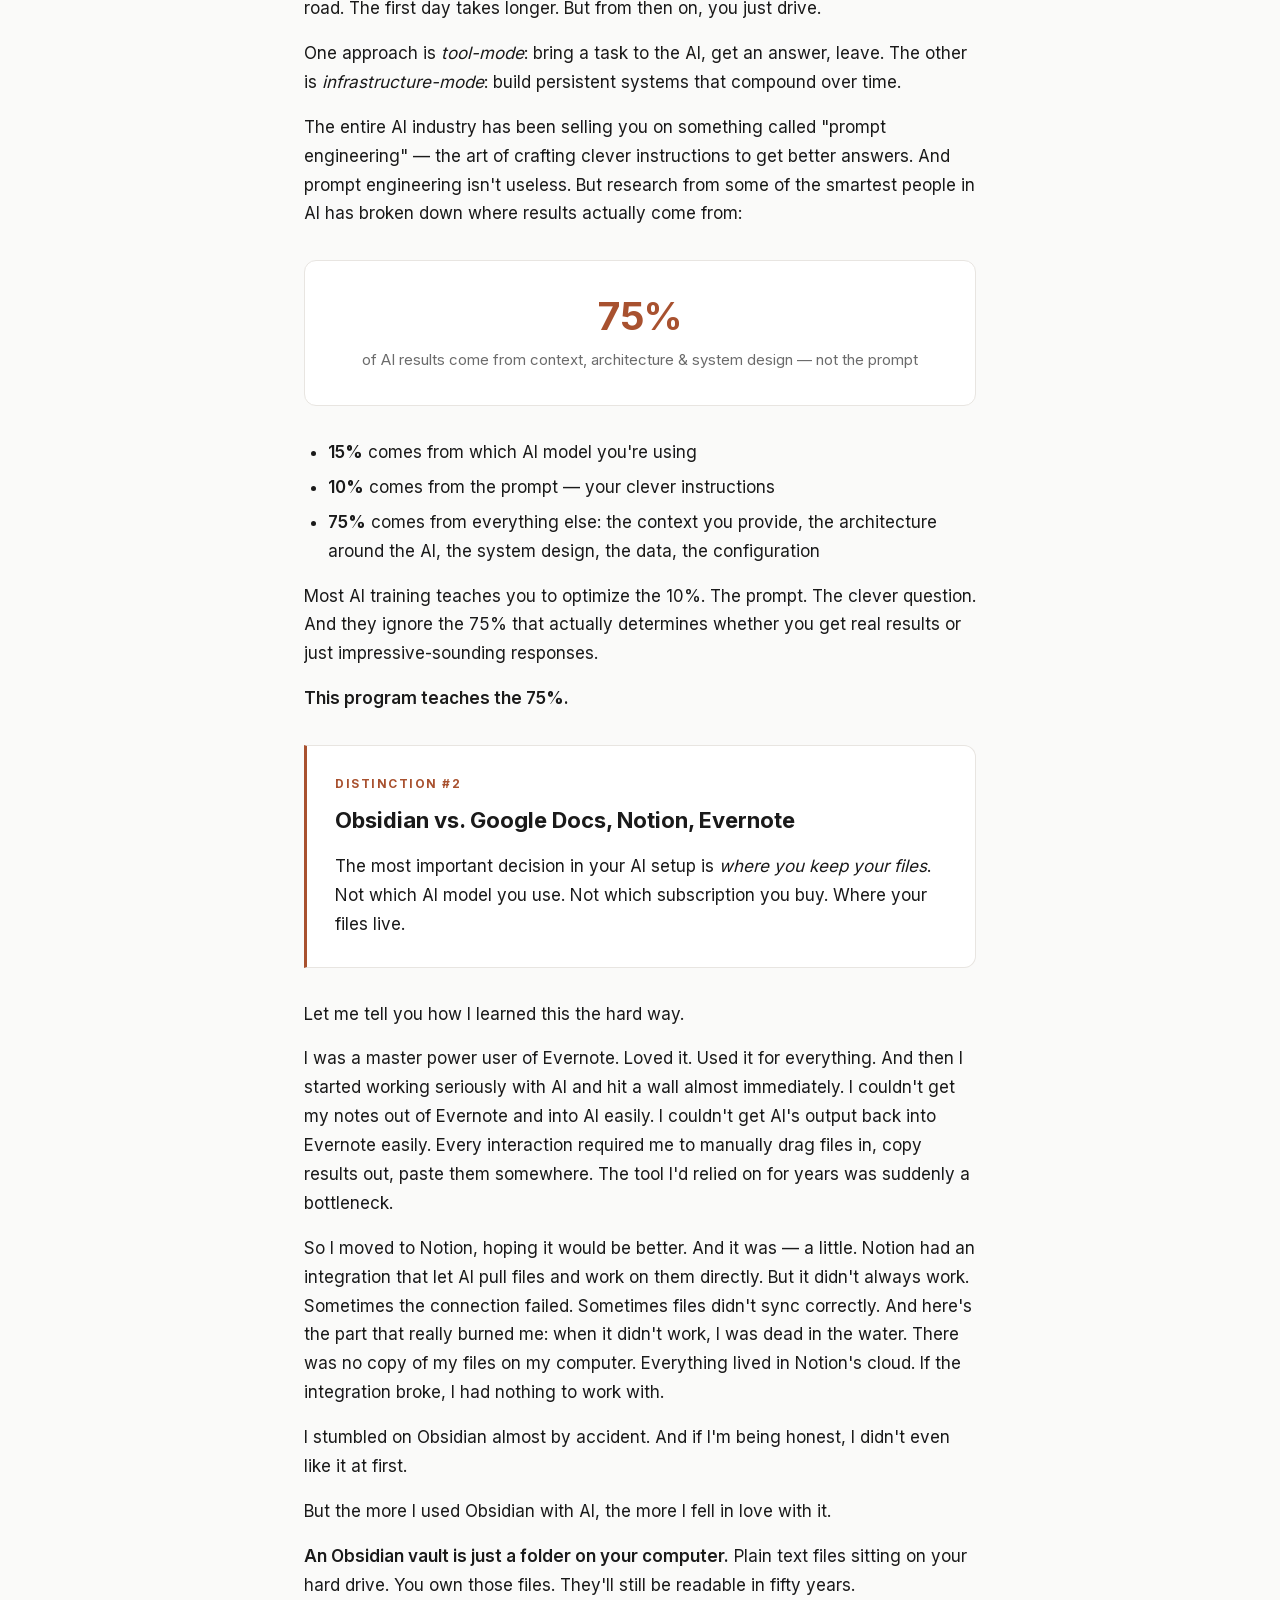
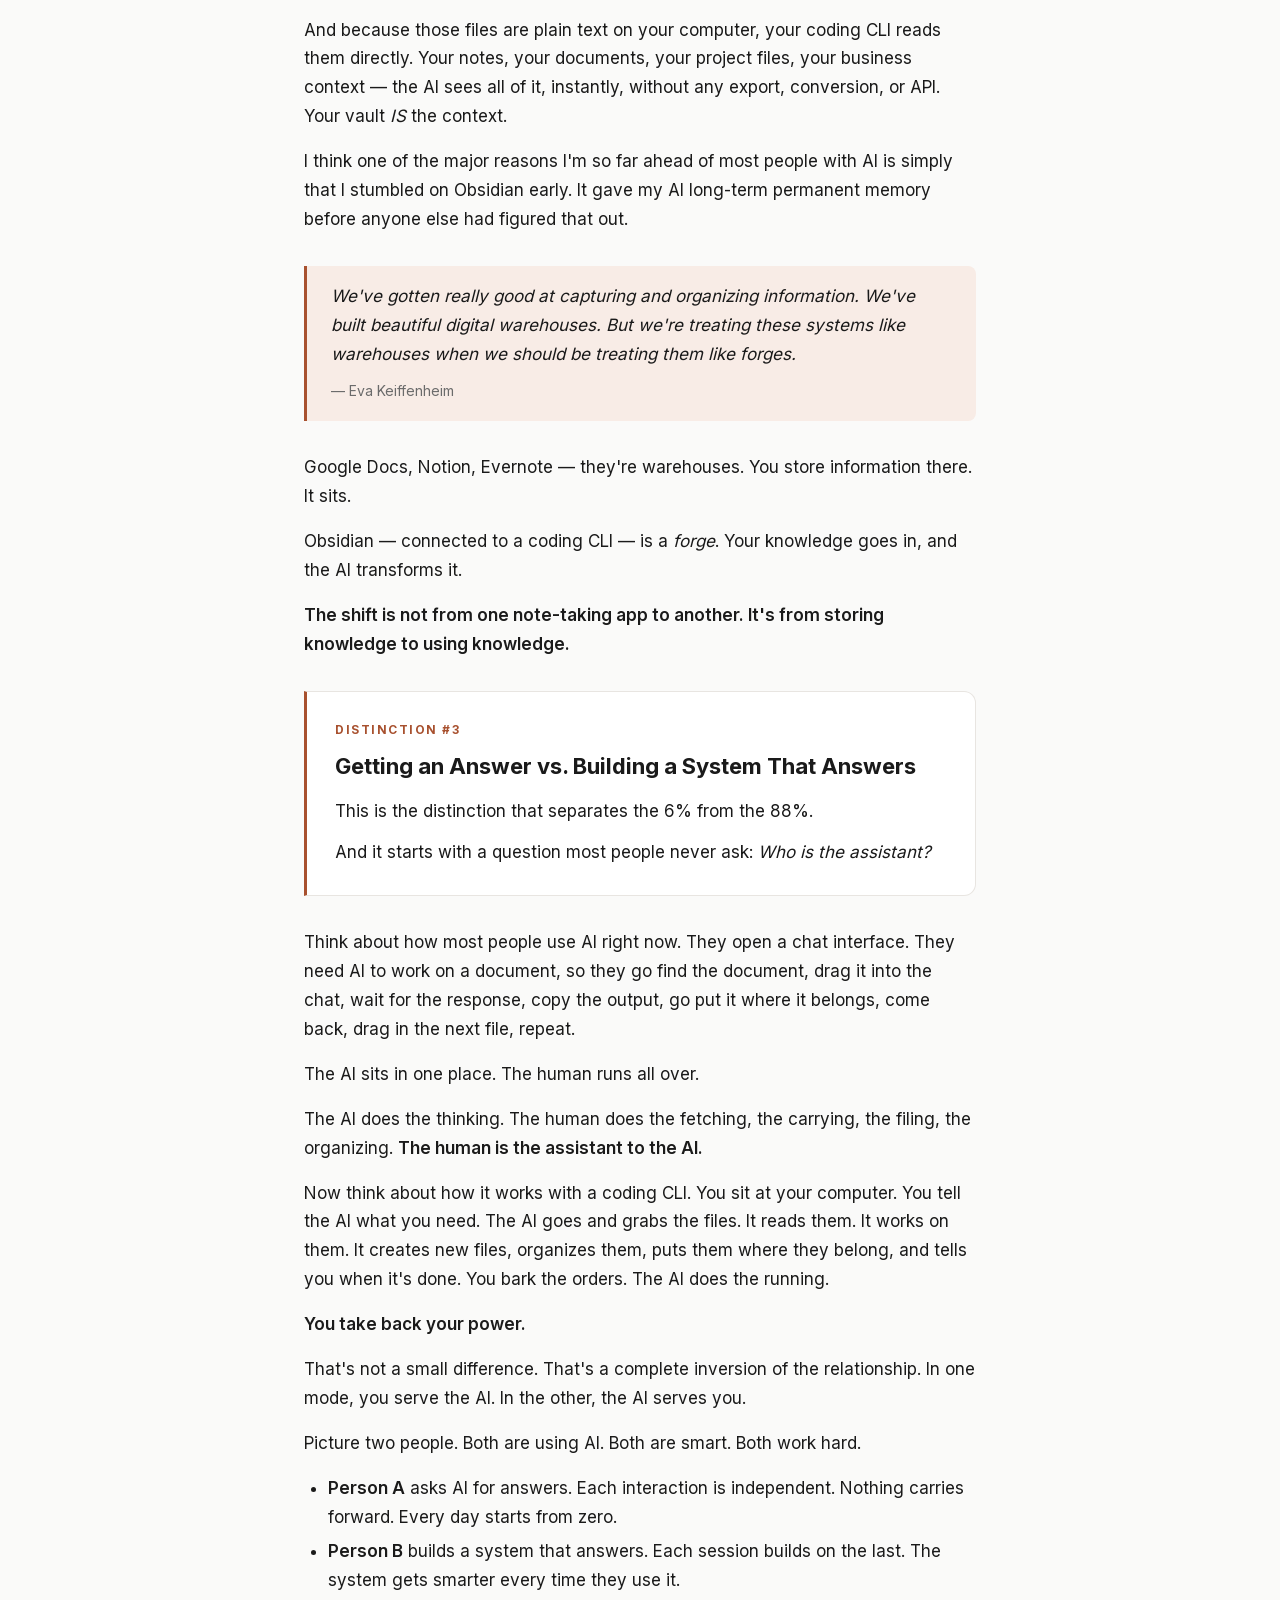
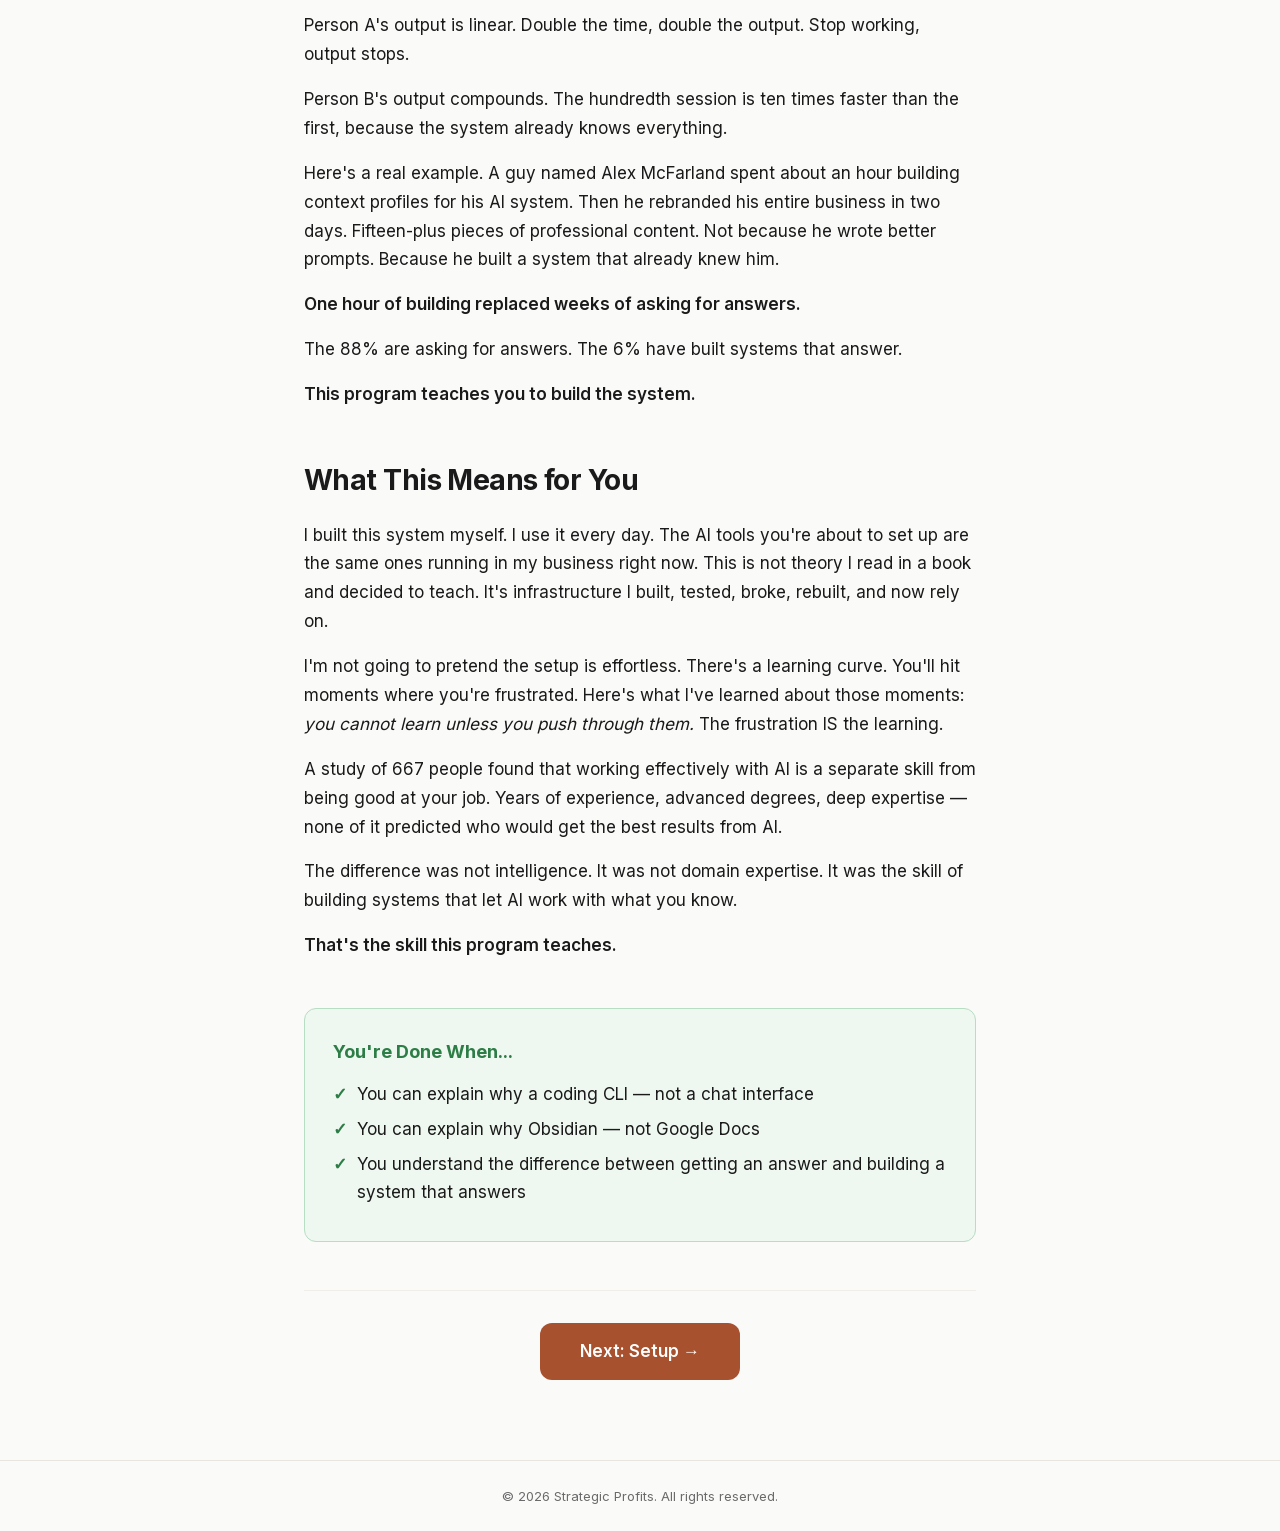
==== commit d694c06e: "feat: program selector, persistent badge, and mental model navigation 1. Main screen: program select" ====
--- a/mental-model/index.html
+++ b/mental-model/index.html
@@ -5,7 +5,7 @@
   <meta name="viewport" content="width=device-width, initial-scale=1.0">
   <title>Mental Model — Strategic Profits</title>
   <meta name="description" content="Three distinctions that change how you think about AI. Coding CLIs vs chat, Obsidian vs cloud docs, building systems vs getting answers.">
-  <link rel="stylesheet" href="/style.css?v=20260507">
+  <link rel="stylesheet" href="/style.css?v=20260508">
   <link rel="icon" href="data:image/svg+xml,<svg xmlns='http://www.w3.org/2000/svg' viewBox='0 0 100 100'><text y='.9em' font-size='90'>🚀</text></svg>">
 </head>
 <body>
@@ -15,6 +15,7 @@
     <div class="nav-inner">
       <a href="/" class="nav-brand">Strategic Profits</a>
       <div class="nav-links">
+        <a href="/" class="program-badge" id="program-badge" title="Change program"></a>
         <a href="/setup/">Setup</a>
       </div>
     </div>
@@ -37,11 +38,13 @@
       <div class="container">
 
         <div class="welcome-video">
-          <video controls preload="metadata" playsinline poster="">
+          <video controls preload="metadata" playsinline>
             <source src="https://pub-b04ba300135a421e8f1c915ca8c5cf63.r2.dev/onboarding/welcome-video-v2.mp4" type="video/mp4">
             Your browser does not support the video element.
           </video>
         </div>
+
+        <p class="skip-ahead"><a href="/setup/">Skip ahead to Setup &rarr;</a></p>
 
         <p>Most people think they know what AI is.</p>
         <p>They've used ChatGPT. They've typed a question, gotten an answer, maybe felt a little impressed, maybe a little underwhelmed. And they've filed it under "useful sometimes" and moved on with their life.</p>
@@ -160,15 +163,8 @@
           </ul>
         </div>
 
-        <div class="page-nav">
-          <a href="/" class="nav-prev">
-            <span class="nav-prev-label">&larr; Back</span>
-            <span class="nav-prev-title">Home</span>
-          </a>
-          <a href="/setup/" class="nav-next">
-            <span class="nav-next-label">Next &rarr;</span>
-            <span class="nav-next-title">Setup</span>
-          </a>
+        <div class="next-cta">
+          <a href="/setup/" class="next-cta-btn">Next: Setup &rarr;</a>
         </div>
 
       </div>
@@ -185,6 +181,15 @@
     window.addEventListener('scroll', function() {
       document.getElementById('nav').classList.toggle('nav-scrolled', window.scrollY > 40);
     }, { passive: true });
+
+    (function() {
+      var m = document.cookie.match(/(?:^|;\s*)sp-program=([^;]+)/);
+      var badge = document.getElementById('program-badge');
+      if (m && badge) {
+        badge.textContent = decodeURIComponent(m[1]);
+        badge.style.display = '';
+      }
+    })();
   </script>
 </body>
 </html>
--- a/style.css
+++ b/style.css
@@ -1112,20 +1112,118 @@
   margin-top: auto;
 }
 
+/* ========== Program Selector ========== */
+
+.program-grid {
+  display: grid;
+  grid-template-columns: 1fr 1fr;
+  gap: 16px;
+  max-width: 520px;
+  margin: 0 auto;
+}
+
+.program-card {
+  display: block;
+  padding: 24px 20px;
+  background: var(--color-surface);
+  border: 1px solid var(--color-border);
+  border-radius: var(--radius);
+  font-family: var(--font);
+  font-size: 17px;
+  font-weight: 600;
+  color: var(--color-text);
+  cursor: pointer;
+  transition: border-color 0.2s, box-shadow 0.2s;
+  text-align: center;
+}
+
+.program-card:hover {
+  border-color: var(--color-accent);
+  box-shadow: var(--shadow-md);
+}
+
+/* ========== Program Badge (nav) ========== */
+
+.program-badge {
+  display: none;
+  font-size: 12px;
+  font-weight: 600;
+  color: var(--color-accent) !important;
+  background: rgba(212, 115, 58, 0.08);
+  padding: 3px 10px;
+  border-radius: 12px;
+  text-decoration: none !important;
+  white-space: nowrap;
+}
+
+.program-badge:hover {
+  background: rgba(212, 115, 58, 0.15);
+  text-decoration: none !important;
+}
+
+/* ========== Skip Ahead Link ========== */
+
+.skip-ahead {
+  text-align: center;
+  margin: 0 0 48px;
+}
+
+.skip-ahead a {
+  font-size: 14px;
+  color: var(--color-text-secondary);
+  text-decoration: none;
+}
+
+.skip-ahead a:hover {
+  color: var(--color-accent);
+}
+
+/* ========== Next CTA Button ========== */
+
+.next-cta {
+  margin-top: 48px;
+  padding-top: 32px;
+  border-top: 1px solid var(--color-border-light);
+  text-align: center;
+}
+
+.next-cta-btn {
+  display: inline-block;
+  padding: 14px 40px;
+  background: var(--color-accent);
+  color: #fff !important;
+  font-size: 17px;
+  font-weight: 600;
+  border-radius: var(--radius);
+  text-decoration: none !important;
+  transition: background 0.2s;
+}
+
+.next-cta-btn:hover {
+  background: var(--color-accent-hover, #BF6532);
+  text-decoration: none !important;
+}
+
 /* ========== Welcome Video ========== */
 
 .welcome-video {
+  position: relative;
   margin: 0 0 48px;
   border-radius: var(--radius);
   overflow: hidden;
   box-shadow: var(--shadow-md);
   background: #000;
+  aspect-ratio: 16 / 9;
+  max-width: 100%;
 }
 
 .welcome-video video {
-  display: block;
+  position: absolute;
+  top: 0;
+  left: 0;
   width: 100%;
-  height: auto;
+  height: 100%;
+  object-fit: contain;
 }
 
 /* ========== Mental Model Content ========== */
@@ -1367,6 +1465,11 @@
 @media (max-width: 640px) {
   .choice-grid {
     grid-template-columns: 1fr;
+  }
+
+  .program-grid {
+    grid-template-columns: 1fr;
+    max-width: 320px;
   }
 
   .landing-hero {
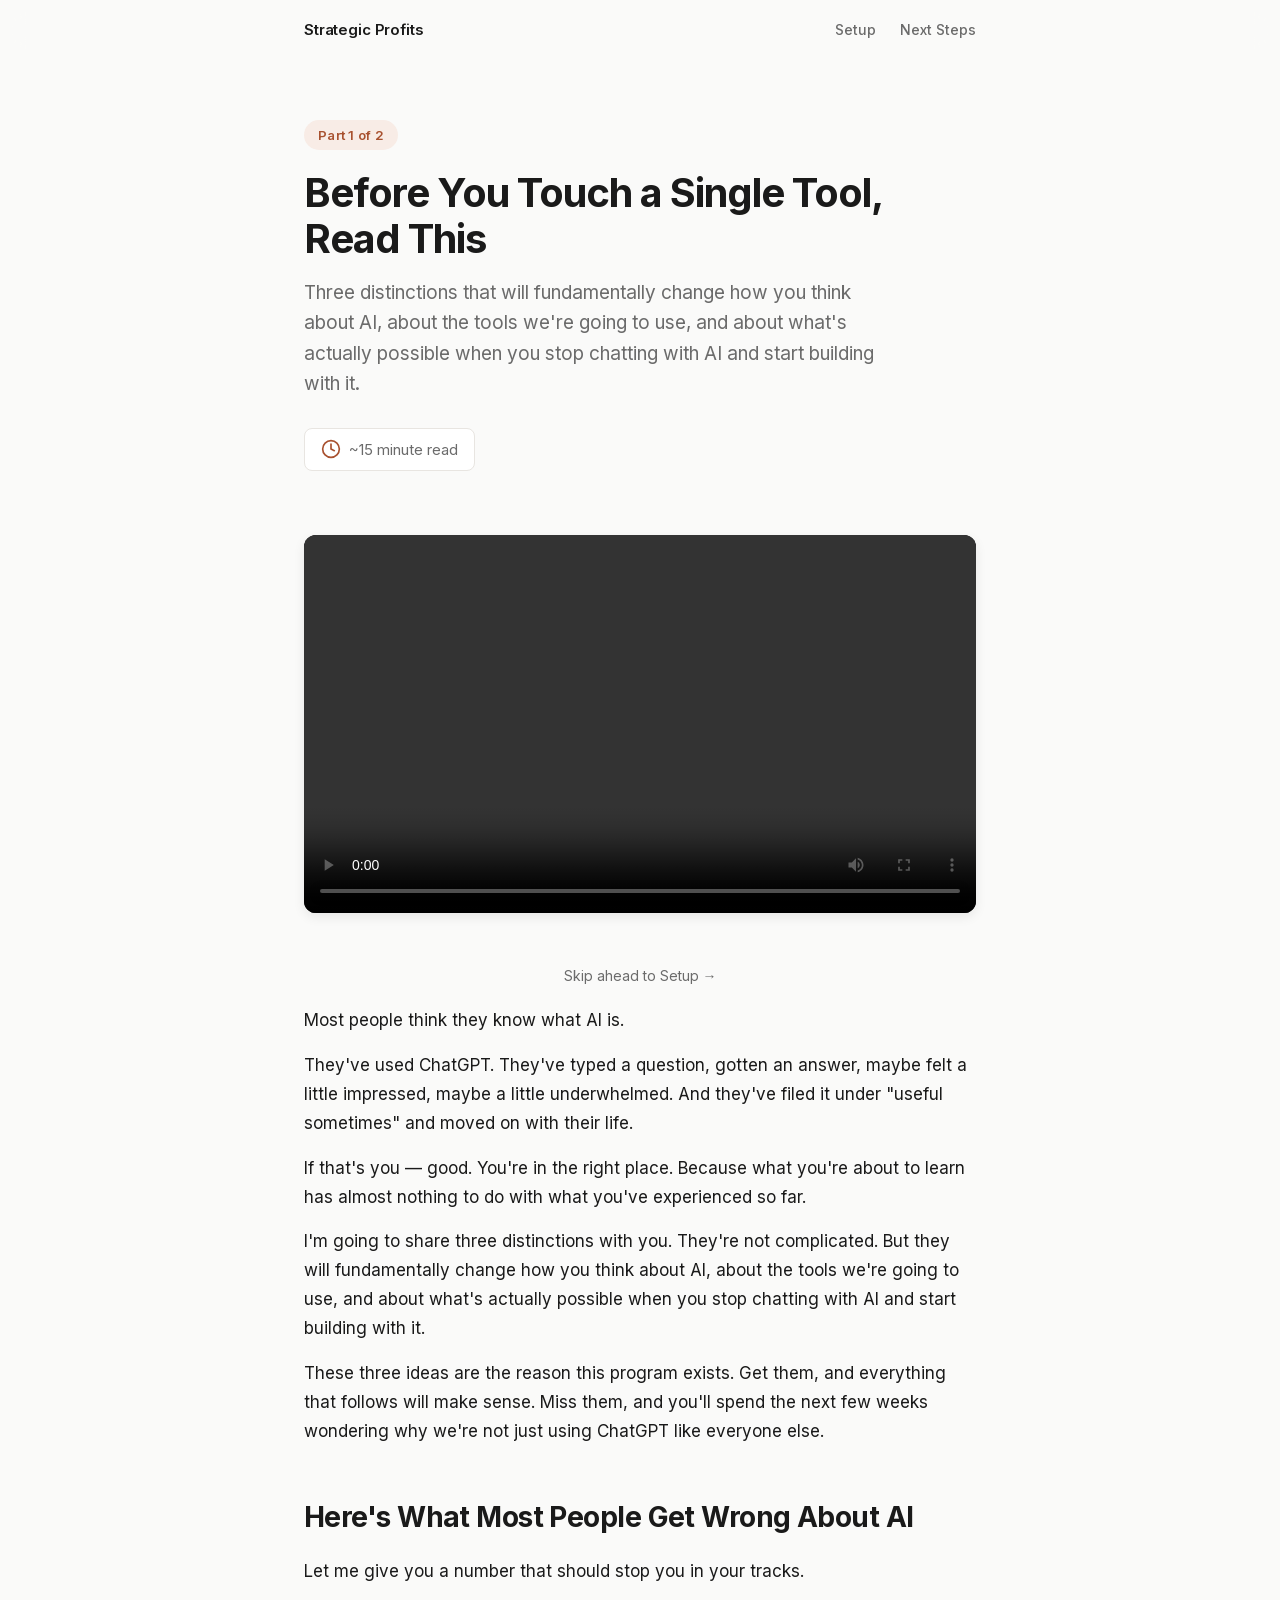
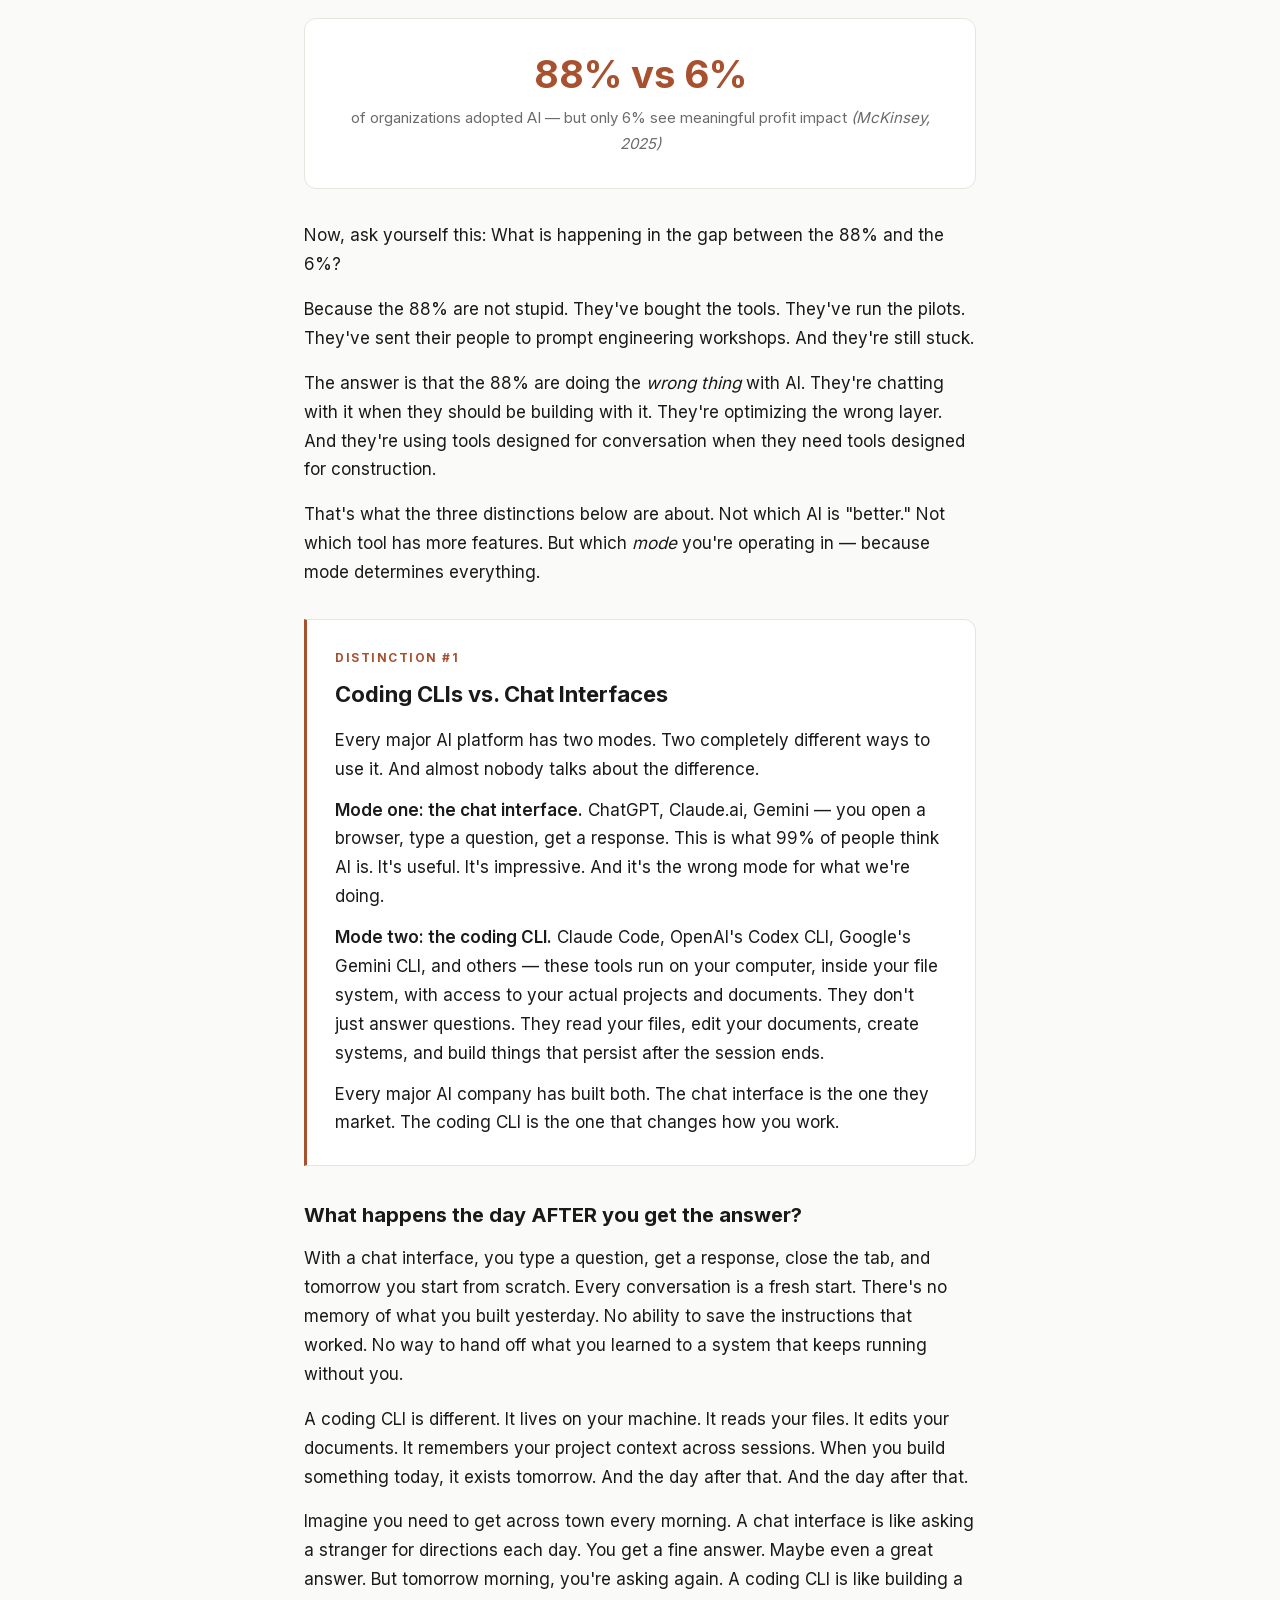
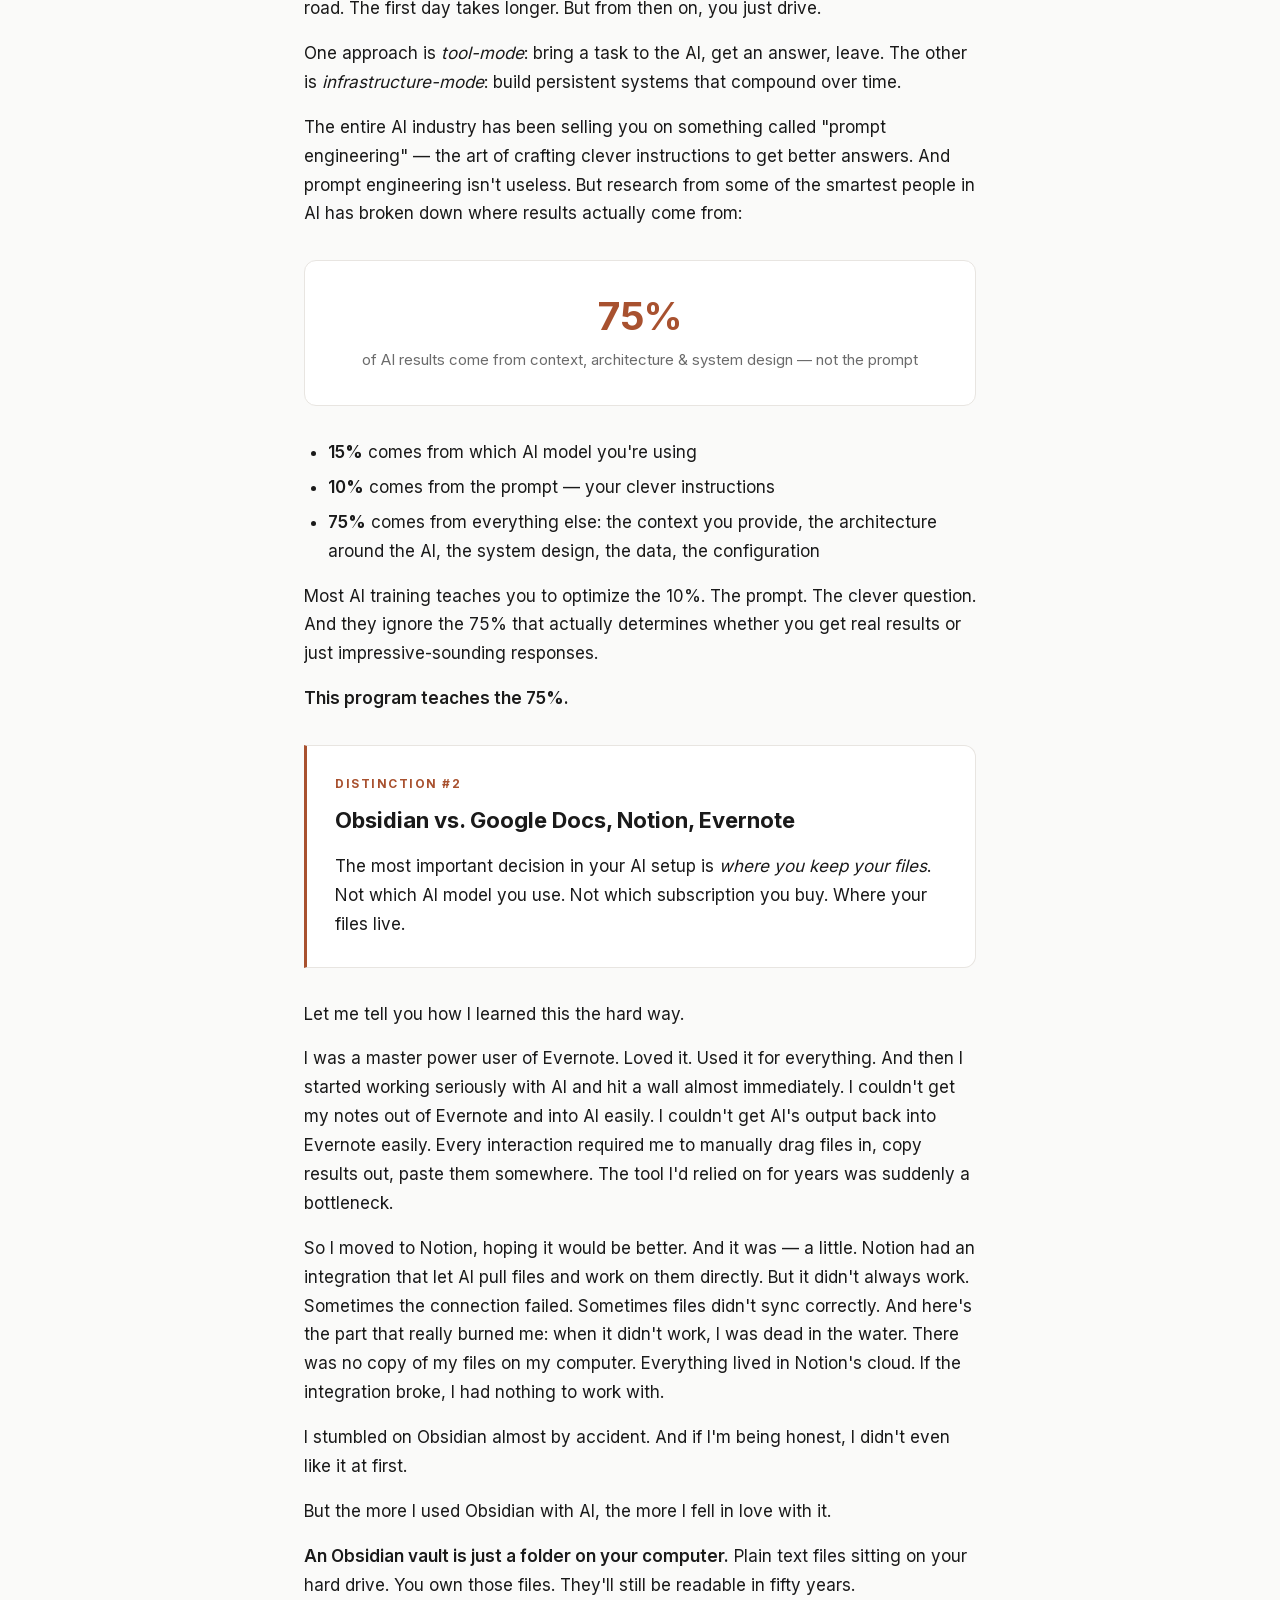
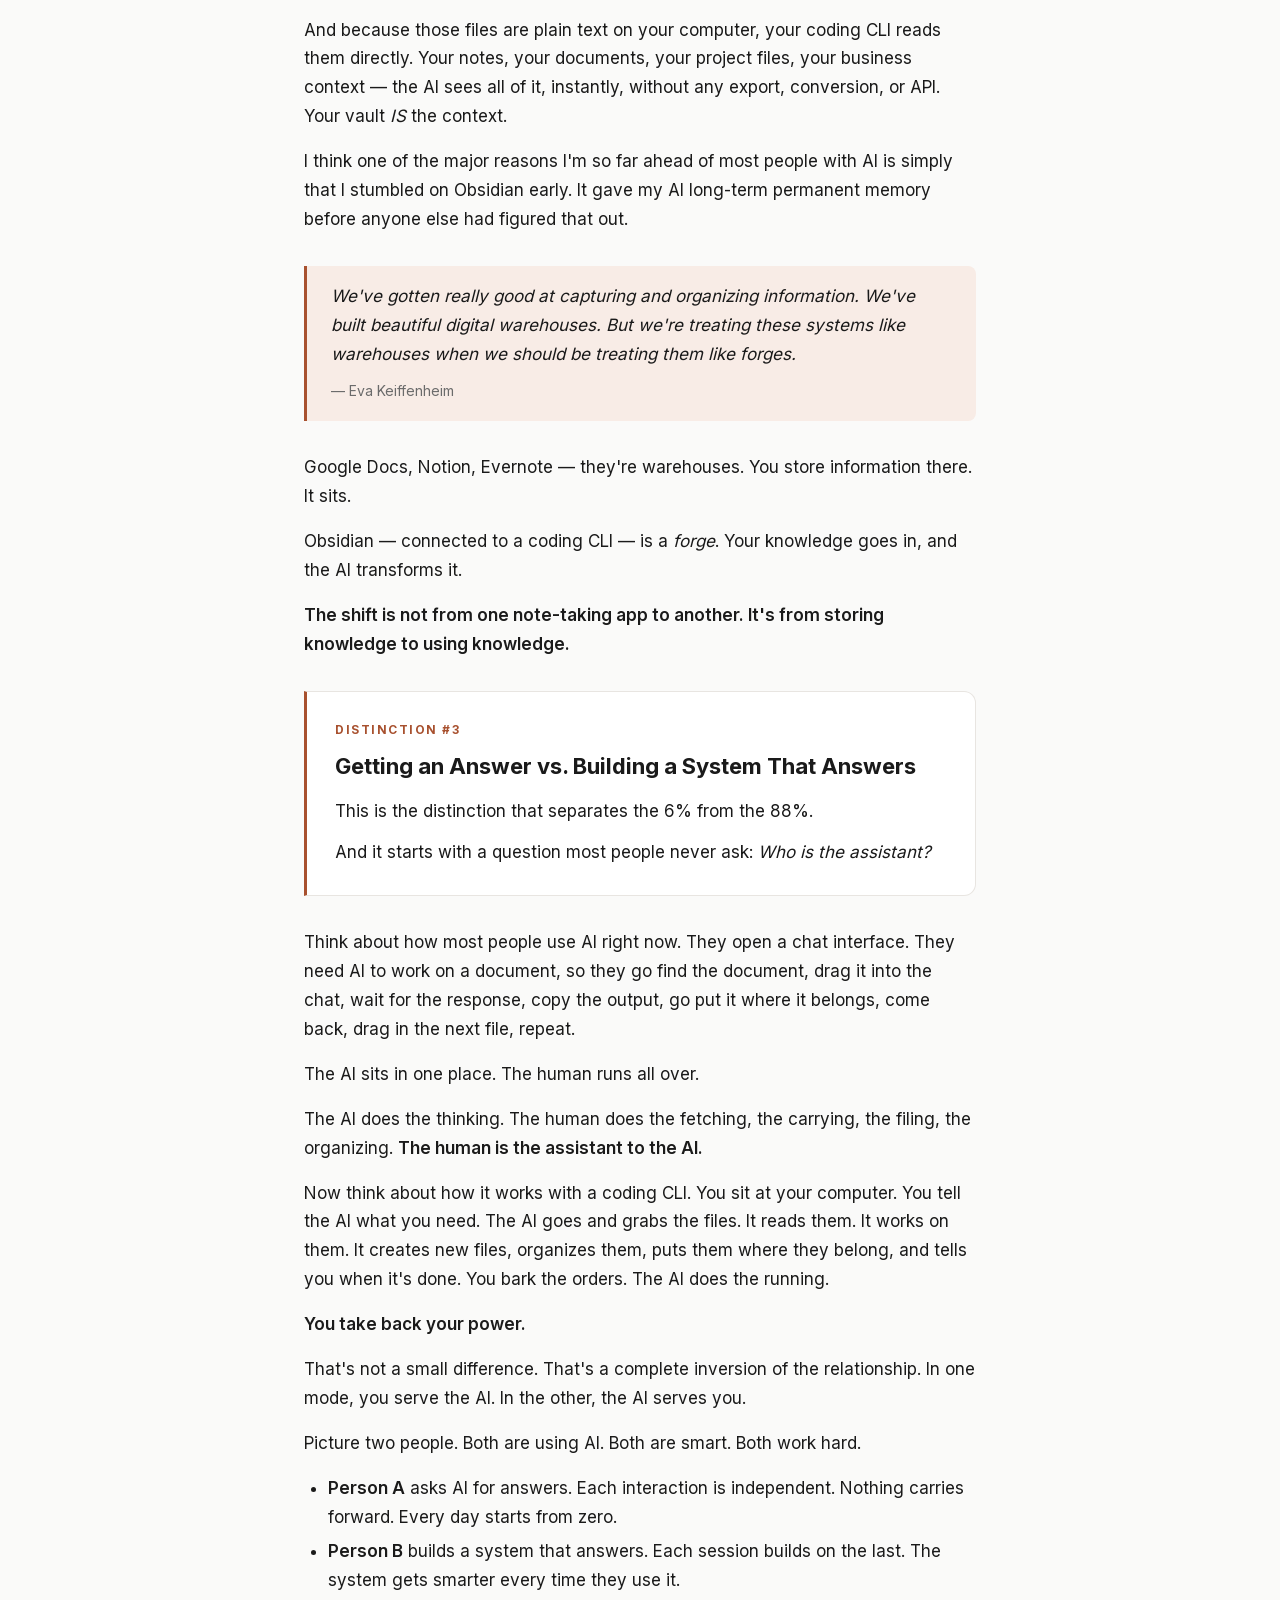
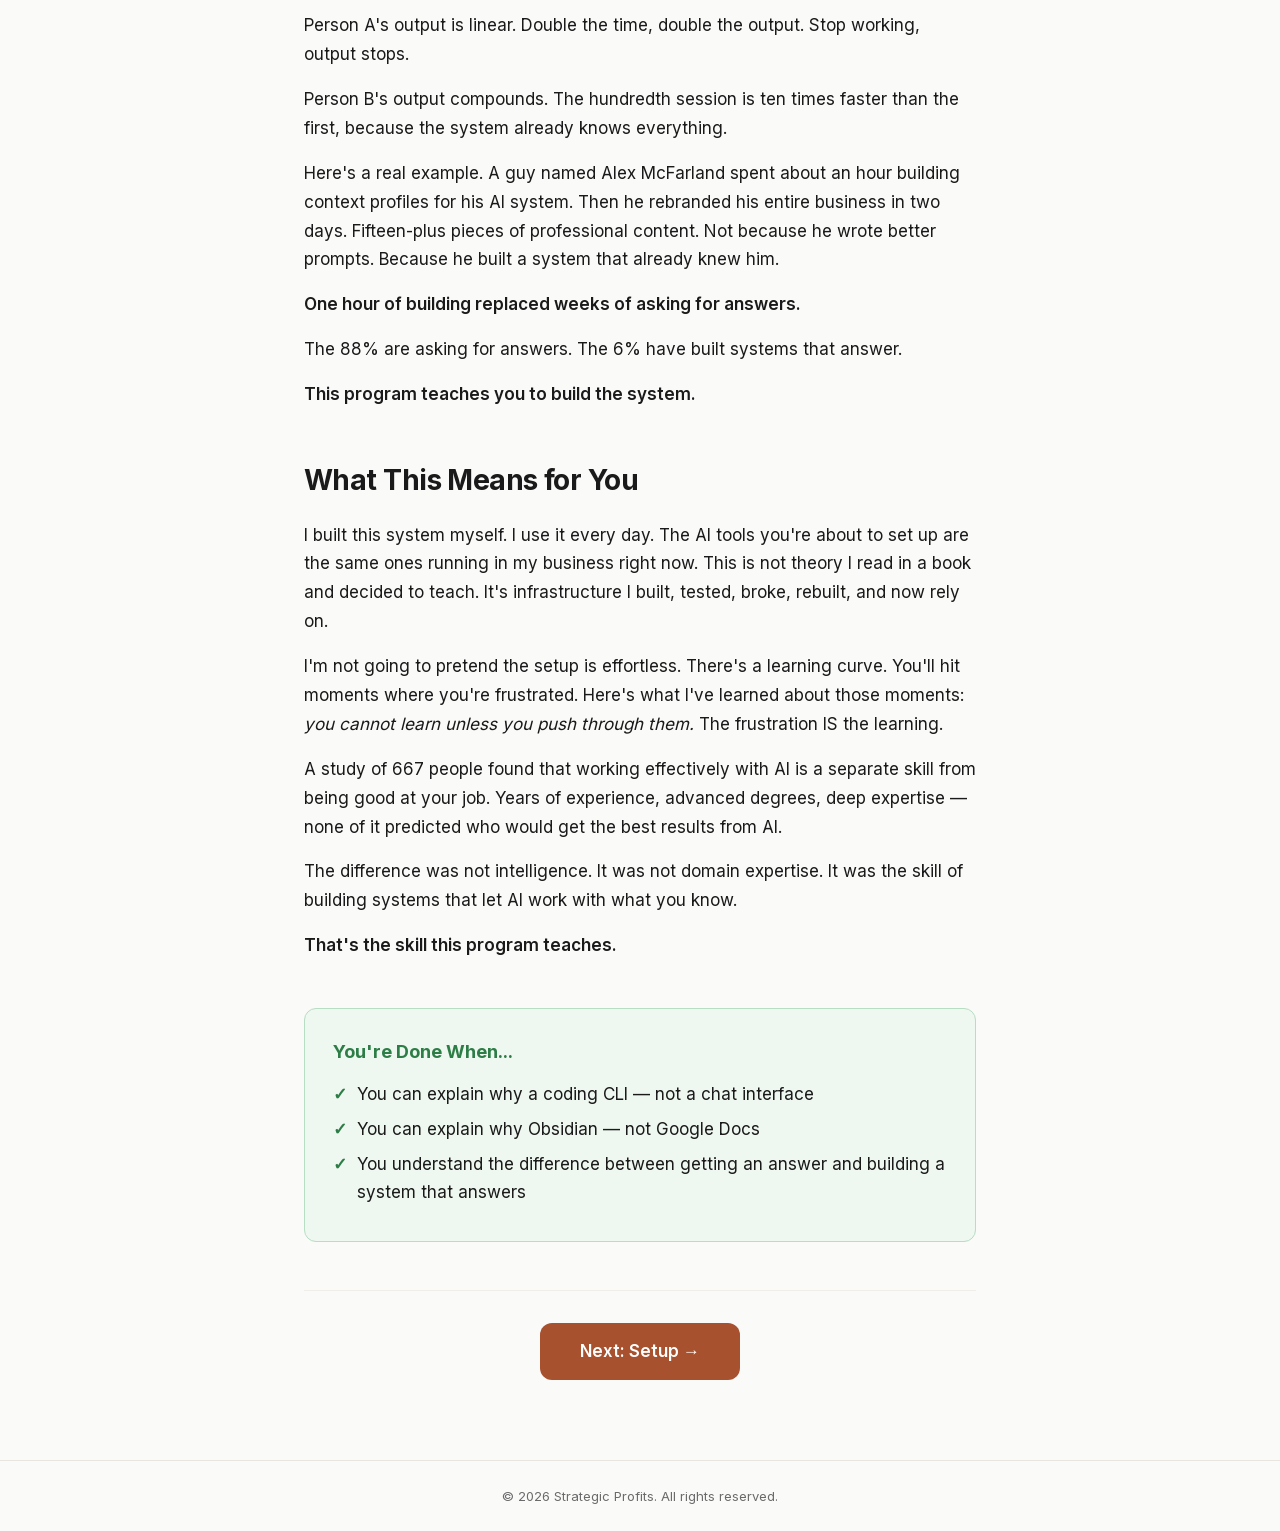
==== commit ec406b86: "feat: Ben's review batch — reorder steps, stepper UI, nav consistency, done signals Implements 8 cha" ====
--- a/mental-model/index.html
+++ b/mental-model/index.html
@@ -5,7 +5,7 @@
   <meta name="viewport" content="width=device-width, initial-scale=1.0">
   <title>Mental Model — Strategic Profits</title>
   <meta name="description" content="Three distinctions that change how you think about AI. Coding CLIs vs chat, Obsidian vs cloud docs, building systems vs getting answers.">
-  <link rel="stylesheet" href="/style.css?v=20260508">
+  <link rel="stylesheet" href="/style.css?v=20260508f">
   <link rel="icon" href="data:image/svg+xml,<svg xmlns='http://www.w3.org/2000/svg' viewBox='0 0 100 100'><text y='.9em' font-size='90'>🚀</text></svg>">
 </head>
 <body>
@@ -15,8 +15,9 @@
     <div class="nav-inner">
       <a href="/" class="nav-brand">Strategic Profits</a>
       <div class="nav-links">
-        <a href="/" class="program-badge" id="program-badge" title="Change program"></a>
+        <a href="/" class="program-badge" id="program-badge" title="Change program" onclick="document.cookie='sp-program=;path=/;max-age=0'"></a>
         <a href="/setup/">Setup</a>
+        <a href="/next-steps/">Next Steps</a>
       </div>
     </div>
   </nav>
@@ -187,7 +188,7 @@
       var badge = document.getElementById('program-badge');
       if (m && badge) {
         badge.textContent = decodeURIComponent(m[1]);
-        badge.style.display = '';
+        badge.style.display = 'inline-block';
       }
     })();
   </script>
--- a/style.css
+++ b/style.css
@@ -1204,6 +1204,44 @@
   text-decoration: none !important;
 }
 
+/* ========== Connect Toggle (CLI / Desktop) ========== */
+
+.connect-toggle {
+  display: inline-flex;
+  background: var(--color-code-bg);
+  border: 1px solid var(--color-border);
+  border-radius: 8px;
+  padding: 3px;
+  margin: 16px 0 24px;
+}
+
+.connect-toggle-btn {
+  font-family: var(--font);
+  font-size: 14px;
+  font-weight: 500;
+  padding: 8px 20px;
+  border: none;
+  border-radius: 6px;
+  background: transparent;
+  color: var(--color-text-secondary);
+  cursor: pointer;
+  transition: background 0.15s, color 0.15s;
+}
+
+.connect-toggle-btn:hover {
+  color: var(--color-text);
+}
+
+.connect-toggle-btn.active {
+  background: var(--color-surface);
+  color: var(--color-text);
+  box-shadow: var(--shadow-sm);
+}
+
+.connect-path {
+  margin-bottom: 24px;
+}
+
 /* ========== Welcome Video ========== */
 
 .welcome-video {
@@ -1460,6 +1498,160 @@
   border: 0;
 }
 
+/* ========== Next Steps Section ========== */
+
+.next-steps {
+  padding: 80px 0;
+  background: var(--color-bg);
+}
+
+.next-steps h2 {
+  font-size: 32px;
+  font-weight: 700;
+  letter-spacing: -0.02em;
+  margin-bottom: 48px;
+  text-align: center;
+}
+
+.ns-step {
+  background: var(--color-surface);
+  border: 1px solid var(--color-border);
+  border-radius: var(--radius);
+  padding: 40px;
+  margin-bottom: 32px;
+  box-shadow: var(--shadow-sm);
+}
+
+.ns-step-header {
+  display: flex;
+  align-items: flex-start;
+  gap: 20px;
+  margin-bottom: 24px;
+}
+
+.ns-step-number {
+  flex-shrink: 0;
+  width: 40px;
+  height: 40px;
+  background: var(--color-accent);
+  color: #fff;
+  border-radius: 50%;
+  display: flex;
+  align-items: center;
+  justify-content: center;
+  font-size: 18px;
+  font-weight: 700;
+  margin-top: 2px;
+}
+
+.ns-step-header h3 {
+  font-size: 24px;
+  font-weight: 700;
+  margin: 0;
+  letter-spacing: -0.01em;
+}
+
+.ns-step-meta {
+  display: block;
+  font-size: 14px;
+  color: var(--color-text-secondary);
+  margin-top: 4px;
+}
+
+.ns-step h4 {
+  font-size: 18px;
+  font-weight: 700;
+  margin: 32px 0 12px;
+}
+
+.ns-step p {
+  margin-bottom: 14px;
+  line-height: 1.7;
+}
+
+.ns-interview-list {
+  margin: 12px 0 20px;
+  padding-left: 24px;
+}
+
+.ns-interview-list li {
+  margin-bottom: 8px;
+  line-height: 1.6;
+}
+
+.ns-tips {
+  margin: 12px 0 0;
+  padding-left: 24px;
+  list-style: disc;
+}
+
+.ns-tips li {
+  margin-bottom: 10px;
+  line-height: 1.6;
+}
+
+.code-block--run {
+  border-color: var(--color-accent);
+  border-width: 2px;
+  background: var(--color-accent-light);
+}
+
+.code-block-label {
+  display: block;
+  font-size: 11px;
+  font-weight: 700;
+  letter-spacing: 0.08em;
+  text-transform: uppercase;
+  color: var(--color-accent);
+  margin-bottom: 8px;
+}
+
+/* ========== Stepper (one step at a time) ========== */
+
+.stepper-mode .step {
+  display: none;
+}
+
+.stepper-mode .step.step-active {
+  display: flex;
+}
+
+.step-nav-buttons {
+  display: flex;
+  gap: 12px;
+  margin-top: 32px;
+  padding-top: 24px;
+  border-top: 1px solid var(--color-border-light);
+}
+
+.step-nav-btn {
+  padding: 12px 28px;
+  border-radius: var(--radius-sm);
+  font-family: var(--font);
+  font-size: 15px;
+  font-weight: 600;
+  cursor: pointer;
+  transition: background 0.15s, border-color 0.15s;
+  border: 1px solid var(--color-border);
+  background: var(--color-surface);
+  color: var(--color-text);
+}
+
+.step-nav-btn:hover {
+  border-color: var(--color-accent);
+}
+
+.step-nav-btn--next {
+  background: var(--color-accent);
+  color: white;
+  border-color: var(--color-accent);
+}
+
+.step-nav-btn--next:hover {
+  background: var(--color-accent-hover);
+  border-color: var(--color-accent-hover);
+}
+
 /* ========== Responsive additions ========== */
 
 @media (max-width: 640px) {
@@ -1625,6 +1817,18 @@
     text-align: center;
   }
 
+  .ns-step {
+    padding: 24px 18px;
+  }
+
+  .ns-step-header h3 {
+    font-size: 20px;
+  }
+
+  .next-steps h2 {
+    font-size: 26px;
+  }
+
   .sticky-help {
     bottom: 16px;
     right: 16px;
